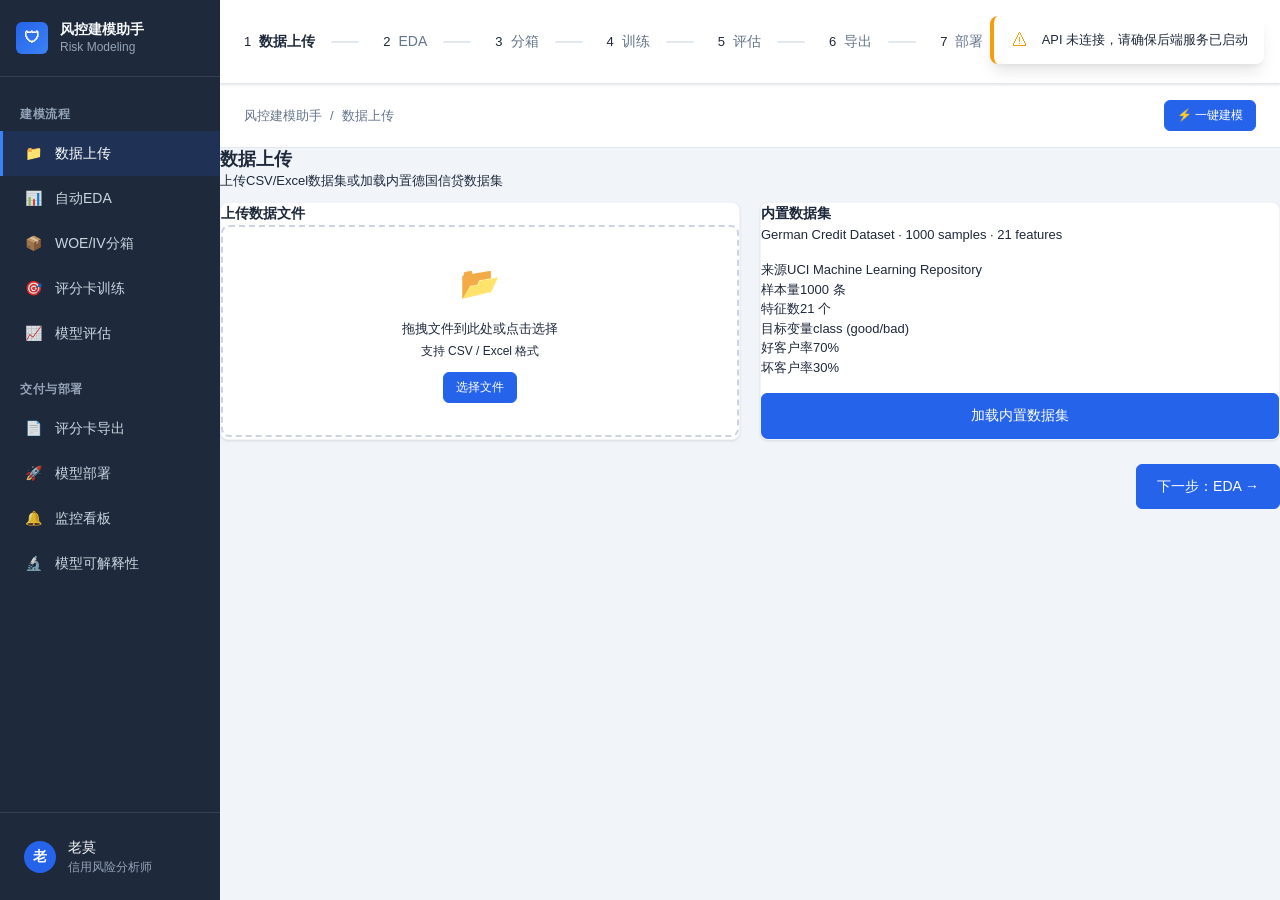
==== frontend/index.html @ 81933345 "feat: 上线完整风控建模助手（前端10页 + 后端7引擎 + 54测试用例）" ====
﻿<!DOCTYPE html>
<html lang="zh-CN">
<head>
<meta charset="UTF-8">
<meta name="viewport" content="width=device-width, initial-scale=1.0">
<title>风控建模助手 - 0代码评分卡开发平台</title>
<link rel="stylesheet" href="styles.css">
</head>
<body>
<div class="app-shell">

<!-- ===== Sidebar ===== -->
<aside class="sidebar">
  <div class="sidebar-header"><div class="sidebar-logo">🛡</div><div class="sidebar-title">风控建模助手<span class="sidebar-subtitle">Risk Modeling</span></div></div>
  <nav class="sidebar-nav">
    <div class="sidebar-section">
      <div class="sidebar-section-label">建模流程</div>
      <div class="nav-item active" data-screen="upload">
        <span class="nav-item-icon">📁</span><span class="nav-item-label">数据上传</span>
      </div>
      <div class="nav-item" data-screen="eda">
        <span class="nav-item-icon">📊</span><span class="nav-item-label">自动EDA</span>
      </div>
      <div class="nav-item" data-screen="binning">
        <span class="nav-item-icon">📦</span><span class="nav-item-label">WOE/IV分箱</span>
      </div>
      <div class="nav-item" data-screen="training">
        <span class="nav-item-icon">🎯</span><span class="nav-item-label">评分卡训练</span>
      </div>
      <div class="nav-item" data-screen="evaluation">
        <span class="nav-item-icon">📈</span><span class="nav-item-label">模型评估</span>
      </div>
    </div>
    <div class="sidebar-section">
      <div class="sidebar-section-label">交付与部署</div>
      <div class="nav-item" data-screen="export">
        <span class="nav-item-icon">📄</span><span class="nav-item-label">评分卡导出</span>
      </div>
      <div class="nav-item" data-screen="deploy">
        <span class="nav-item-icon">🚀</span><span class="nav-item-label">模型部署</span>
      </div>
      <div class="nav-item" data-screen="monitor">
        <span class="nav-item-icon">🔔</span><span class="nav-item-label">监控看板</span>
      </div>
      <div class="nav-item" data-screen="explain">
        <span class="nav-item-icon">🔬</span><span class="nav-item-label">模型可解释性</span>
      </div>
    </div>
  </nav>
  <div class="sidebar-footer">
    <div class="sidebar-user"><div class="sidebar-user-avatar">老</div><div class="sidebar-user-info"><div class="sidebar-user-name">老莫</div><div class="sidebar-user-role">信用风险分析师</div></div></div>
  </div>
</aside>

<!-- ===== Main Content ===== -->
<main class="app-main">

  <!-- Top Step Bar -->
  <div class="step-bar">
    <div class="step-item active" data-screen="upload">
      <span class="step-circle">1</span><span class="step-label">数据上传</span>
    </div>
    <div class="step-line"></div>
    <div class="step-item" data-screen="eda">
      <span class="step-circle">2</span><span class="step-label">EDA</span>
    </div>
    <div class="step-line"></div>
    <div class="step-item" data-screen="binning">
      <span class="step-circle">3</span><span class="step-label">分箱</span>
    </div>
    <div class="step-line"></div>
    <div class="step-item" data-screen="training">
      <span class="step-circle">4</span><span class="step-label">训练</span>
    </div>
    <div class="step-line"></div>
    <div class="step-item" data-screen="evaluation">
      <span class="step-circle">5</span><span class="step-label">评估</span>
    </div>
    <div class="step-line"></div>
    <div class="step-item" data-screen="export">
      <span class="step-circle">6</span><span class="step-label">导出</span>
    </div>
    <div class="step-line"></div>
    <div class="step-item" data-screen="deploy">
      <span class="step-circle">7</span><span class="step-label">部署</span>
    </div>
    <div class="step-line"></div>
    <div class="step-item" data-screen="monitor">
      <span class="step-circle">8</span><span class="step-label">监控</span>
    </div>
    <div class="step-line"></div>
    <div class="step-item" data-screen="explain">
      <span class="step-circle">9</span><span class="step-label">可解释性</span>
    </div>
  </div>

  <!-- Breadcrumb -->
  <div class="breadcrumb">
    <span>风控建模助手</span> / <span id="breadcrumb-current">数据上传</span>
    <button class="btn btn-primary btn-sm" id="btn-run-all" style="margin-left:auto">⚡ 一键建模</button>
  </div>

  <!-- ===== Screens ===== -->

  <!-- Screen 1: Data Upload -->
  <div class="screen active" id="screen-upload">
    <div class="screen-header">
      <h2>数据上传</h2>
      <p>上传CSV/Excel数据集或加载内置德国信贷数据集</p>
    </div>
    <div class="card-grid two-col">
      <div class="card">
        <div class="card-title">上传数据文件</div>
        <div class="upload-zone" id="upload-zone">
          <div class="upload-icon" style="font-size:2rem">📂</div>
          <p style="margin:.5rem 0 .25rem">拖拽文件到此处或点击选择</p>
          <p class="muted" style="font-size:.75rem;margin:0 0 .75rem">支持 CSV / Excel 格式</p>
          <input type="file" id="file-input" accept=".csv,.xlsx,.xls" style="display:none">
          <button class="btn btn-primary btn-sm" id="btn-choose-file">选择文件</button>
        </div>
        <div id="target-config-section" style="display:none;margin-top:.75rem">
          <div style="display:grid;grid-template-columns:1fr 1fr;gap:.75rem">
            <div>
              <label class="form-label">目标变量（Y）</label>
              <select class="form-select" id="target-col-select"><option value="">-- 请选择 --</option></select>
            </div>
            <div>
              <label class="form-label">数据集拆分（训练:测试）</label>
              <div class="split-config">
                <input type="range" id="split-ratio-slider" min="50" max="90" value="70" step="5">
                <span class="split-ratio-display" id="split-ratio-display">7 : 3</span>
              </div>
            </div>
          </div>
        </div>
      </div>
      <div class="card">
        <div class="card-title">内置数据集</div>
        <p class="muted" style="margin-bottom:1rem">German Credit Dataset · 1000 samples · 21 features</p>
        <div class="dataset-info">
          <div class="info-row"><span>来源</span><span>UCI Machine Learning Repository</span></div>
          <div class="info-row"><span>样本量</span><span>1000 条</span></div>
          <div class="info-row"><span>特征数</span><span>21 个</span></div>
          <div class="info-row"><span>目标变量</span><span>class (good/bad)</span></div>
          <div class="info-row"><span>好客户率</span><span>70%</span></div>
          <div class="info-row"><span>坏客户率</span><span>30%</span></div>
        </div>
        <button class="btn btn-primary" id="btn-load-sample" style="width:100%;margin-top:1rem">加载内置数据集</button>
      </div>
    </div>
    <div class="card" id="data-summary-card" style="display:none">
      <div class="card-title">数据概要</div>
      <div id="data-summary-content"></div>
    </div>
    <div class="card" id="data-preview-card" style="display:none">
      <div class="card-title">数据预览（前5行）</div>
      <div id="data-preview-content" style="overflow-x:auto"></div>
    </div>
    <div class="footer-actions">
      <span></span>
      <button class="btn btn-primary" onclick="App.switchScreen('eda')">下一步：EDA →</button>
    </div>
  </div>

  <!-- Screen 2: EDA -->
  <div class="screen" id="screen-eda">
    <div class="screen-header">
      <h2>自动EDA分析</h2>
      <p>自动生成数据质量报告、统计描述、相关性矩阵</p>
    </div>
    <div class="card">
      <button class="btn btn-primary" id="btn-run-eda">▶ 执行EDA分析</button>
    </div>
    <div id="eda-content" style="display:none">
      <div class="stat-row" id="eda-quality-stats"></div>
      <div class="card-grid two-col">
        <div class="card">
          <div class="card-title">数值型特征统计</div>
          <div id="eda-numeric-content" style="overflow-x:auto"></div>
        </div>
        <div class="card">
          <div class="card-title">类别型特征统计</div>
          <div id="eda-categorical-content" style="overflow-x:auto"></div>
        </div>
      </div>
      <div class="card">
        <div class="card-title">目标变量分布</div>
        <div id="eda-target-content"></div>
      </div>
      <div class="card">
        <div class="card-title">相关性矩阵</div>
        <div id="eda-correlation-content" style="overflow-x:auto"></div>
      </div>
    </div>
    <div class="footer-actions">
      <button class="btn btn-ghost" onclick="App.switchScreen('upload')">← 上一步</button>
      <button class="btn btn-primary" onclick="App.switchScreen('binning')">下一步：分箱 →</button>
    </div>
  </div>

  <!-- Screen 3: Binning -->
  <div class="screen" id="screen-binning">
    <div class="screen-header">
      <h2>WOE/IV自动分箱</h2>
      <p>自动分箱、WOE编码、IV值排序、特征筛选</p>
    </div>
    <div class="card">
      <div class="card-title">分箱配置</div>
      <div class="form-row">
        <div class="form-group">
          <label class="form-label">最大分箱数</label>
          <select class="form-select" id="max-bins">
            <option value="3">3</option><option value="5" selected>5</option><option value="10">10</option>
          </select>
        </div>
        <div class="form-group">
          <label class="form-label">IV筛选阈值</label>
          <select class="form-select" id="iv-threshold">
            <option value="0.02" selected>0.02 (弱)</option>
            <option value="0.1">0.1 (中)</option>
            <option value="0.3">0.3 (强)</option>
          </select>
        </div>
        <button class="btn btn-primary" id="btn-run-binning">▶ 执行分箱</button>
      </div>
    </div>
    <div id="binning-content" style="display:none">
      <div class="stat-row" id="binning-stats"></div>
      <div class="card-grid two-col">
        <div class="card">
          <div class="card-title">IV值排序</div>
          <div id="iv-ranking-content"></div>
        </div>
        <div class="card">
          <div class="card-title">WOE详情</div>
          <div id="woe-detail-content" style="overflow-x:auto"></div>
        </div>
      </div>
    </div>
    <div class="footer-actions">
      <button class="btn btn-ghost" onclick="App.switchScreen('eda')">← 上一步</button>
      <button class="btn btn-primary" onclick="App.switchScreen('training')">下一步：训练 →</button>
    </div>
  </div>

  <!-- Screen 4: Training -->
  <div class="screen" id="screen-training">
    <div class="screen-header">
      <h2>评分卡训练</h2>
      <p>Logistic Regression + WOE编码 · 自动训练评分卡模型</p>
    </div>
    <div class="card">
      <button class="btn btn-primary" id="btn-run-training">▶ 训练模型</button>
    </div>
    <div id="training-content" style="display:none">
      <div class="stat-row" id="training-metrics"></div>
      <div class="card">
        <div class="card-title">模型系数</div>
        <div id="model-coef-content" style="overflow-x:auto"></div>
      </div>
      <div class="card">
        <div class="card-title">评分卡表</div>
        <div id="scorecard-content" style="overflow-x:auto"></div>
      </div>
    </div>
    <div class="footer-actions">
      <button class="btn btn-ghost" onclick="App.switchScreen('binning')">← 上一步</button>
      <button class="btn btn-primary" onclick="App.switchScreen('evaluation')">下一步：评估 →</button>
    </div>
  </div>

  <!-- Screen 5: Evaluation -->
  <div class="screen" id="screen-evaluation">
    <div class="screen-header">
      <h2>模型评估</h2>
      <p>K-S · AUC · Gini · Lift · 评分分布</p>
    </div>
    <div id="eval-content" style="display:none">
      <div class="stat-row" id="eval-metrics"></div>
      <div class="card-grid two-col">
        <div class="card">
          <div class="card-title">KS 曲线</div>
          <div id="ks-curve-content"></div>
        </div>
        <div class="card">
          <div class="card-title">评分分布</div>
          <div id="score-dist-content"></div>
        </div>
      </div>
      <div class="card">
        <div class="card-title">Lift 表</div>
        <div id="lift-content" style="overflow-x:auto"></div>
      </div>
    </div>
    <div class="footer-actions">
      <button class="btn btn-ghost" onclick="App.switchScreen('training')">← 上一步</button>
      <button class="btn btn-primary" onclick="App.switchScreen('export')">下一步：导出 →</button>
    </div>
  </div>

  <!-- Screen 6: Export -->
  <div class="screen" id="screen-export">
    <div class="screen-header">
      <h2>评分卡文档导出</h2>
      <p>一键生成标准化评分卡交付文档</p>
    </div>
    <div class="card">
      <div class="card-title">导出格式</div>
      <div class="card-grid four-col">
        <div class="export-option" id="export-html-btn" onclick="App.exportHTML()">
          <span class="export-icon">🌐</span><strong>HTML 报告</strong><span class="muted">交互式</span>
        </div>
        <div class="export-option" onclick="App.exportPython()">
          <span class="export-icon">🐍</span><strong>Python 脚本</strong><span class="muted">可直接部署</span>
        </div>
        <div class="export-option" onclick="App.exportSQL()">
          <span class="export-icon">📄</span><strong>SQL 规则</strong><span class="muted">嵌入决策引擎</span>
        </div>
        <div class="export-option" onclick="App.toast('Excel导出功能开发中','info')">
          <span class="export-icon">📊</span><strong>Excel 评分卡</strong><span class="muted">含公式</span>
        </div>
      </div>
    </div>
    <div class="footer-actions">
      <button class="btn btn-ghost" onclick="App.switchScreen('evaluation')">← 上一步</button>
      <button class="btn btn-primary" onclick="App.switchScreen('deploy')">下一步：部署 →</button>
    </div>
  </div>

  <!-- Screen 7: Deploy -->
  <div class="screen" id="screen-deploy">
    <div class="screen-header">
      <h2>模型部署</h2>
      <p>部署为API服务 · 接入业务系统</p>
    </div>
    <div class="card">
      <div class="card-title">API服务信息</div>
      <div class="info-row"><span>服务地址</span><code>http://localhost:8080</code></div>
      <div class="info-row"><span>单条评分</span><code>POST /api/v1/score</code></div>
      <div class="info-row"><span>批量评分</span><code>POST /api/v1/score/batch</code></div>
      <div class="info-row"><span>模型信息</span><code>GET /api/v1/model/info</code></div>
      <div class="info-row"><span>健康检查</span><code>GET /api/v1/health</code></div>
    </div>
    <div class="card">
      <div class="card-title">Python调用示例</div>
      <pre class="code-block"><code>import requests

resp = requests.post(
    "http://localhost:8080/api/v1/score",
    json={"features": {
        "checking_status": "no checking",
        "duration": 12,
        "credit_amount": 2000,
        "age": 35,
        ...
    }}
)
result = resp.json()
print(result["score"], result["risk_level"])</code></pre>
    </div>
    <div class="card">
      <div class="card-title">SQL规则导出</div>
      <div id="sql-export-content"></div>
      <button class="btn btn-secondary btn-sm" onclick="App.exportSQL()">⬇ 导出SQL规则</button>
    </div>
    <div class="footer-actions">
      <button class="btn btn-ghost" onclick="App.switchScreen('export')">← 上一步</button>
      <button class="btn btn-primary" onclick="App.switchScreen('monitor')">下一步：监控 →</button>
    </div>
  </div>

  <!-- Screen 8: Monitor -->
  <div class="screen" id="screen-monitor">
    <div class="screen-header">
      <h2>模型监控看板</h2>
      <p>KS衰退 · PSI偏移 · 评分分布漂移 · 实时告警</p>
    </div>
    <div class="callout callout-warning">
      <strong>⚠ 告警：</strong> credit_amount 特征 PSI = 0.15（超过0.1警戒线），建议排查数据源变更。
    </div>
    <div class="stat-row">
      <div class="stat-card stat-success"><div class="stat-value">0.25</div><div class="stat-label">当前 KS</div><div class="stat-delta">基线 0.27 ↓0.02</div></div>
      <div class="stat-card stat-success"><div class="stat-value">0.76</div><div class="stat-label">当前 AUC</div><div class="stat-delta">基线 0.78 ↓0.02</div></div>
      <div class="stat-card stat-warning"><div class="stat-value">0.15</div><div class="stat-label">总 PSI</div><div class="stat-delta">⚠ 超过警戒线0.1</div></div>
      <div class="stat-card"><div class="stat-value">12,450</div><div class="stat-label">本月评分数</div><div class="stat-delta">日均415次</div></div>
    </div>
    <div class="card">
      <div class="card-title">PSI计算工具</div>
      <p class="muted">输入基线和当前评分数据，计算PSI</p>
      <button class="btn btn-primary" onclick="App.calcPSI()">计算PSI</button>
      <div id="psi-result" style="margin-top:1rem"></div>
    </div>
    <div class="card">
      <div class="card-title">告警规则配置</div>
      <table class="data-table">
        <thead><tr><th>指标</th><th>告警阈值</th><th>严重阈值</th><th>通知方式</th><th>状态</th></tr></thead>
        <tbody>
          <tr><td>KS降幅</td><td>&gt;10%</td><td>&gt;20%</td><td>邮件+飞书</td><td><span class="tag tag-green">已启用</span></td></tr>
          <tr><td>AUC降幅</td><td>&gt;5%</td><td>&gt;10%</td><td>邮件+飞书</td><td><span class="tag tag-green">已启用</span></td></tr>
          <tr><td>总PSI</td><td>&gt;0.1</td><td>&gt;0.25</td><td>邮件+飞书+短信</td><td><span class="tag tag-green">已启用</span></td></tr>
          <tr><td>特征PSI</td><td>&gt;0.1</td><td>&gt;0.25</td><td>邮件</td><td><span class="tag tag-green">已启用</span></td></tr>
        </tbody>
      </table>
    </div>
    <div class="footer-actions">
      <button class="btn btn-ghost" onclick="App.switchScreen('deploy')">← 上一步</button>
      <button class="btn btn-primary" onclick="App.switchScreen('explain')">下一步：可解释性 →</button>
    </div>
  </div>

  <!-- Screen 9: Explainability -->
  <div class="screen" id="screen-explain">
    <div class="screen-header">
      <h2>模型可解释性</h2>
      <p>算法选型论证 · 特征重要性 · 单样本解释 · 合规审计</p>
    </div>
    <div class="card">
      <div class="card-title">算法选型论证 <span class="badge badge-blue">核心</span></div>
      <div class="callout callout-info">
        <strong>为什么选择 Logistic Regression？</strong> 评分卡模型的核心约束是可解释性和合规性。LR的系数直接对应特征权重，WOE编码后方向一致，满足监管"可追溯"要求。
      </div>
      <div id="algorithm-comparison"></div>
    </div>
    <div class="card">
      <div class="card-title">特征重要性</div>
      <div id="importance-content"></div>
    </div>
    <div class="card-grid two-col">
      <div class="card">
        <div class="card-title">单样本解释</div>
        <div class="form-group">
          <label class="form-label">样本索引</label>
          <input type="number" class="form-input" id="sample-index" value="0" min="0">
          <button class="btn btn-primary btn-sm" onclick="App.explainSample()">解释</button>
        </div>
        <div id="sample-explain-content"></div>
      </div>
      <div class="card">
        <div class="card-title">合规审计报告</div>
        <div id="audit-content"></div>
      </div>
    </div>
    <div class="card">
      <div class="card-title">可解释性路线图</div>
      <div id="roadmap-content"></div>
    </div>
    <div class="footer-actions">
      <button class="btn btn-ghost" onclick="App.switchScreen('monitor')">← 上一步</button>
      <button class="btn btn-primary">✓ 完成</button>
    </div>
  </div>

</div>
</div>

<!-- Toast Container -->
<div id="toast-container" class="toast-container"></div>

<!-- Loading Overlay -->
<div class="loading-overlay" id="loading-overlay" style="display:none">
  <div class="loading-spinner loading-lg"></div>
  <p id="loading-text">处理中...</p>
</div>

<script src="app.js"></script>
</body>
</html>
---- frontend/styles.css ----
﻿/* ==========================================================================
   Risk Modeling Web Application - Stylesheet
   A modern, clean, professional CSS framework for financial risk modeling
   ==========================================================================
   Table of Contents:
   1.  CSS Variables (Design Tokens)
   2.  Global Reset & Base Styles
   3.  Layout & App Shell
   4.  Sidebar Navigation
   5.  Top Step Bar
   6.  Cards
   7.  Data Tables
   8.  Buttons
   9.  Form Inputs & Controls
   10. Charts / Visualization Containers
   11. Stat Cards
   12. Callouts
   13. Badges & Tags
   14. Loading Spinner
   15. Two-Column Layout
   16. Footer Action Buttons
   17. Progress Bar
   18. Tabs
   19. Metric Display
   20. Score Display
   21. Responsive Breakpoints
   ========================================================================== */


/* ==========================================================================
   1. CSS Variables (Design Tokens)
   ========================================================================== */
:root {
  /* Brand colors */
  --color-primary: #2563eb;
  --color-primary-dark: #1d4ed8;
  --color-primary-light: #3b82f6;
  --color-primary-lighter: #dbeafe;
  --color-primary-soft: #eff6ff;

  /* Semantic colors */
  --color-success: #059669;
  --color-success-light: #10b981;
  --color-success-bg: #d1fae5;
  --color-danger: #dc2626;
  --color-danger-light: #ef4444;
  --color-danger-bg: #fee2e2;
  --color-warning: #f59e0b;
  --color-warning-light: #fbbf24;
  --color-warning-bg: #fef3c7;

  /* Neutrals */
  --color-bg: #f1f5f9;
  --color-bg-alt: #f8fafc;
  --color-card-bg: #ffffff;
  --color-sidebar: #1e293b;
  --color-sidebar-dark: #0f172a;
  --color-sidebar-hover: #334155;
  --color-sidebar-active: #2563eb;
  --color-text: #1e293b;
  --color-text-secondary: #64748b;
  --color-text-muted: #94a3b8;
  --color-text-inverse: #f8fafc;
  --color-border: #e2e8f0;
  --color-border-light: #f1f5f9;
  --color-divider: #cbd5e1;

  /* Typography */
  --font-family: 'Segoe UI', 'Microsoft YaHei', sans-serif;
  --font-size-xs: 0.75rem;
  --font-size-sm: 0.875rem;
  --font-size-base: 0.8125rem;
  --font-size-md: 1rem;
  --font-size-lg: 1rem;
  --font-size-xl: 1.1rem;
  --font-size-2xl: 1.3rem;
  --font-size-3xl: 1.5rem;
  --font-weight-normal: 400;
  --font-weight-medium: 500;
  --font-weight-semibold: 600;
  --font-weight-bold: 700;

  /* Spacing scale */
  --space-1: 0.25rem;
  --space-2: 0.5rem;
  --space-3: 0.75rem;
  --space-4: 1rem;
  --space-5: 1.25rem;
  --space-6: 1.5rem;
  --space-8: 2rem;
  --space-10: 2.5rem;
  --space-12: 3rem;

  /* Border radius */
  --radius-sm: 4px;
  --radius-md: 6px;
  --radius-lg: 8px;
  --radius-xl: 12px;
  --radius-2xl: 16px;
  --radius-full: 9999px;

  /* Shadows */
  --shadow-xs: 0 1px 2px rgba(0, 0, 0, 0.05);
  --shadow-sm: 0 1px 3px rgba(0, 0, 0, 0.08), 0 1px 2px rgba(0, 0, 0, 0.04);
  --shadow-md: 0 4px 6px -1px rgba(0, 0, 0, 0.08), 0 2px 4px -1px rgba(0, 0, 0, 0.04);
  --shadow-lg: 0 10px 15px -3px rgba(0, 0, 0, 0.08), 0 4px 6px -2px rgba(0, 0, 0, 0.04);
  --shadow-xl: 0 20px 25px -5px rgba(0, 0, 0, 0.1), 0 10px 10px -5px rgba(0, 0, 0, 0.04);
  --shadow-focus: 0 0 0 3px rgba(37, 99, 235, 0.25);

  /* Layout */
  --sidebar-width: 220px;
  --topbar-height: 84px;
  --footer-height: 64px;
  --content-max-width: 1400px;

  /* Transitions */
  --transition-fast: 150ms ease;
  --transition-base: 200ms ease;
  --transition-slow: 300ms ease;
}


/* ==========================================================================
   2. Global Reset & Base Styles
   ========================================================================== */
*,
*::before,
*::after {
  margin: 0;
  padding: 0;
  box-sizing: border-box;
}

html {
  font-size: 16px;
  -webkit-text-size-adjust: 100%;
  -webkit-font-smoothing: antialiased;
  -moz-osx-font-smoothing: grayscale;
}

body {
  font-family: var(--font-family);
  font-size: var(--font-size-base);
  font-weight: var(--font-weight-normal);
  color: var(--color-text);
  background-color: var(--color-bg);
  line-height: 1.5;
  min-height: 100vh;
}

h1, h2, h3, h4, h5, h6 {
  font-weight: var(--font-weight-semibold);
  line-height: 1.3;
  color: var(--color-text);
}

h1 { font-size: var(--font-size-2xl); }
h2 { font-size: var(--font-size-xl); }
h3 { font-size: var(--font-size-lg); }
h4 { font-size: var(--font-size-md); }

p { margin-bottom: var(--space-3); }

a {
  color: var(--color-primary);
  text-decoration: none;
  transition: color var(--transition-fast);
}

a:hover { color: var(--color-primary-dark); }

ul, ol { margin-bottom: var(--space-4); padding-left: var(--space-6); }

img { max-width: 100%; height: auto; }

::selection {
  background-color: var(--color-primary-lighter);
  color: var(--color-primary-dark);
}

/* Custom scrollbar */
::-webkit-scrollbar { width: 8px; height: 8px; }
::-webkit-scrollbar-track { background: var(--color-border-light); }
::-webkit-scrollbar-thumb {
  background: var(--color-divider);
  border-radius: var(--radius-full);
}
::-webkit-scrollbar-thumb:hover { background: var(--color-text-muted); }


/* ==========================================================================
   3. Layout & App Shell
   ========================================================================== */
.app-shell {
  display: flex;
  min-height: 100vh;
}

.app-main {
  flex: 1;
  display: flex;
  flex-direction: column;
  min-width: 0;
  margin-left: var(--sidebar-width);
  transition: margin-left var(--transition-slow);
}

.app-content {
  flex: 1;
  padding: var(--space-6);
  max-width: var(--content-max-width);
  width: 100%;
}

.page-header {
  margin-bottom: var(--space-6);
}

.page-header h1 {
  font-size: var(--font-size-2xl);
  font-weight: var(--font-weight-bold);
  margin-bottom: var(--space-1);
}

.page-header .page-subtitle {
  color: var(--color-text-secondary);
  font-size: var(--font-size-sm);
}

.app-footer {
  flex-shrink: 0;
  border-top: 1px solid var(--color-border);
  background-color: var(--color-card-bg);
  padding: var(--space-4) var(--space-6);
  min-height: var(--footer-height);
  display: flex;
  align-items: center;
  justify-content: flex-end;
  gap: var(--space-3);
  position: sticky;
  bottom: 0;
  z-index: 20;
}


/* ==========================================================================
   4. Sidebar Navigation
   ========================================================================== */
.sidebar {
  position: fixed;
  top: 0;
  left: 0;
  width: var(--sidebar-width);
  height: 100vh;
  background-color: var(--color-sidebar);
  display: flex;
  flex-direction: column;
  z-index: 100;
  transition: transform var(--transition-slow);
}

.sidebar-header {
  padding: var(--space-5) var(--space-4);
  display: flex;
  align-items: center;
  gap: var(--space-3);
  border-bottom: 1px solid var(--color-sidebar-hover);
  flex-shrink: 0;
}

.sidebar-logo {
  width: 32px;
  height: 32px;
  border-radius: var(--radius-md);
  background: linear-gradient(135deg, var(--color-primary), var(--color-primary-light));
  display: flex;
  align-items: center;
  justify-content: center;
  color: var(--color-text-inverse);
  font-weight: var(--font-weight-bold);
  font-size: var(--font-size-md);
  flex-shrink: 0;
}

.sidebar-title {
  color: var(--color-text-inverse);
  font-size: var(--font-size-sm);
  font-weight: var(--font-weight-semibold);
  line-height: 1.3;
}

.sidebar-title .sidebar-subtitle {
  display: block;
  font-size: var(--font-size-xs);
  font-weight: var(--font-weight-normal);
  color: var(--color-text-muted);
  margin-top: 2px;
}

.sidebar-nav {
  flex: 1;
  overflow-y: auto;
  padding: var(--space-3) 0;
}

.sidebar-nav::-webkit-scrollbar { width: 4px; }
.sidebar-nav::-webkit-scrollbar-track { background: transparent; }
.sidebar-nav::-webkit-scrollbar-thumb { background: var(--color-sidebar-hover); }

.sidebar-section {
  padding: var(--space-2) 0;
}

.sidebar-section-label {
  padding: var(--space-2) var(--space-5);
  font-size: var(--font-size-xs);
  text-transform: uppercase;
  letter-spacing: 0.05em;
  color: var(--color-text-muted);
  font-weight: var(--font-weight-semibold);
}

.nav-item {
  display: flex;
  align-items: center;
  gap: var(--space-3);
  padding: var(--space-3) var(--space-5);
  color: #cbd5e1;
  font-size: var(--font-size-sm);
  font-weight: var(--font-weight-medium);
  cursor: pointer;
  transition: all var(--transition-fast);
  border-left: 3px solid transparent;
  text-decoration: none;
  user-select: none;
}

.nav-item:hover {
  background-color: var(--color-sidebar-hover);
  color: var(--color-text-inverse);
}

.nav-item.active {
  background-color: rgba(37, 99, 235, 0.15);
  color: #ffffff;
  border-left-color: var(--color-primary-light);
}

.nav-item-icon {
  width: 20px;
  height: 20px;
  flex-shrink: 0;
  display: flex;
  align-items: center;
  justify-content: center;
  opacity: 0.85;
}

.nav-item.active .nav-item-icon { opacity: 1; }

.nav-item-label { flex: 1; }

.nav-item-badge {
  font-size: var(--font-size-xs);
  background-color: var(--color-danger);
  color: #fff;
  padding: 1px 6px;
  border-radius: var(--radius-full);
  font-weight: var(--font-weight-semibold);
  line-height: 1.4;
}

.sidebar-footer {
  padding: var(--space-4);
  border-top: 1px solid var(--color-sidebar-hover);
  flex-shrink: 0;
}

.sidebar-user {
  display: flex;
  align-items: center;
  gap: var(--space-3);
  padding: var(--space-2);
  border-radius: var(--radius-md);
  cursor: pointer;
  transition: background-color var(--transition-fast);
}

.sidebar-user:hover { background-color: var(--color-sidebar-hover); }

.sidebar-user-avatar {
  width: 32px;
  height: 32px;
  border-radius: var(--radius-full);
  background-color: var(--color-primary);
  color: #fff;
  display: flex;
  align-items: center;
  justify-content: center;
  font-weight: var(--font-weight-semibold);
  font-size: var(--font-size-sm);
  flex-shrink: 0;
}

.sidebar-user-info {
  flex: 1;
  min-width: 0;
}

.sidebar-user-name {
  color: var(--color-text-inverse);
  font-size: var(--font-size-sm);
  font-weight: var(--font-weight-medium);
  white-space: nowrap;
  overflow: hidden;
  text-overflow: ellipsis;
}

.sidebar-user-role {
  color: var(--color-text-muted);
  font-size: var(--font-size-xs);
}

/* Sidebar toggle (mobile) */
.sidebar-toggle {
  display: none;
  position: fixed;
  top: var(--space-4);
  left: var(--space-4);
  z-index: 110;
  width: 40px;
  height: 40px;
  border-radius: var(--radius-md);
  border: none;
  background-color: var(--color-sidebar);
  color: #fff;
  font-size: var(--font-size-lg);
  cursor: pointer;
  box-shadow: var(--shadow-md);
}

.sidebar-overlay {
  display: none;
  position: fixed;
  inset: 0;
  background-color: rgba(0, 0, 0, 0.4);
  z-index: 99;
}

.sidebar-overlay.visible { display: block; }


/* ==========================================================================
   5. Top Step Bar
   ========================================================================== */
.step-bar {
  background-color: var(--color-card-bg);
  border-bottom: 1px solid var(--color-border);
  padding: var(--space-4) var(--space-6);
  display: flex;
  align-items: center;
  gap: var(--space-2);
  overflow-x: auto;
  min-height: var(--topbar-height);
  box-shadow: var(--shadow-sm);
  position: sticky;
  top: 0;
  z-index: 50;
}

.step-bar::-webkit-scrollbar { height: 4px; }

.step-item {
  display: flex;
  align-items: center;
  gap: var(--space-2);
  flex-shrink: 0;
  cursor: pointer;
  transition: opacity var(--transition-fast);
}

.step-item:not(:last-child)::after {
  content: '';
  display: block;
  width: 28px;
  height: 2px;
  background-color: var(--color-border);
  margin: 0 var(--space-2);
  border-radius: var(--radius-full);
  transition: background-color var(--transition-base);
}

.step-item.completed:not(:last-child)::after {
  background-color: var(--color-success);
}

.step-number {
  width: 32px;
  height: 32px;
  border-radius: var(--radius-full);
  display: flex;
  align-items: center;
  justify-content: center;
  font-size: var(--font-size-sm);
  font-weight: var(--font-weight-semibold);
  background-color: var(--color-border-light);
  color: var(--color-text-secondary);
  border: 2px solid var(--color-border);
  transition: all var(--transition-base);
  flex-shrink: 0;
}

.step-item.active .step-number {
  background-color: var(--color-primary);
  color: #fff;
  border-color: var(--color-primary);
  box-shadow: var(--shadow-focus);
}

.step-item.completed .step-number {
  background-color: var(--color-success);
  color: #fff;
  border-color: var(--color-success);
}

.step-label {
  font-size: var(--font-size-sm);
  font-weight: var(--font-weight-medium);
  color: var(--color-text-secondary);
  white-space: nowrap;
  transition: color var(--transition-base);
}

.step-item.active .step-label { color: var(--color-text); font-weight: var(--font-weight-semibold); }
.step-item.completed .step-label { color: var(--color-success); }

.step-item:hover .step-number {
  border-color: var(--color-primary-light);
}
.step-item:hover .step-label { color: var(--color-text); }


/* ==========================================================================
   6. Cards
   ========================================================================== */
.card {
  background-color: var(--color-card-bg);
  border-radius: var(--radius-lg);
  box-shadow: var(--shadow-sm);
  border: 1px solid var(--color-border-light);
  overflow: hidden;
  transition: box-shadow var(--transition-base);
}

.card:hover {
  box-shadow: var(--shadow-md);
}

.card-header {
  padding: var(--space-4) var(--space-5);
  border-bottom: 1px solid var(--color-border);
  display: flex;
  align-items: center;
  justify-content: space-between;
  gap: var(--space-3);
}

.card-title {
  font-size: 0.9rem;
  font-weight: var(--font-weight-semibold);
  color: var(--color-text);
  display: flex;
  align-items: center;
  gap: var(--space-2);
}

.card-title-icon {
  width: 18px;
  height: 18px;
  color: var(--color-primary);
  flex-shrink: 0;
}

.card-subtitle {
  font-size: var(--font-size-xs);
  color: var(--color-text-secondary);
  margin-top: 2px;
}

.card-body {
  padding: var(--space-5);
}

.card-body-tight {
  padding: var(--space-4);
}

.card-footer {
  padding: var(--space-3) var(--space-5);
  border-top: 1px solid var(--color-border);
  background-color: var(--color-bg-alt);
  display: flex;
  align-items: center;
  justify-content: flex-end;
  gap: var(--space-2);
}

.card-accent-top {
  border-top: 3px solid var(--color-primary);
}

.card-accent-success { border-top: 3px solid var(--color-success); }
.card-accent-danger { border-top: 3px solid var(--color-danger); }
.card-accent-warning { border-top: 3px solid var(--color-warning); }

.card-grid {
  display: grid;
  grid-template-columns: repeat(auto-fill, minmax(320px, 1fr));
  gap: var(--space-5);
}


/* ==========================================================================
   7. Data Tables
   ========================================================================== */
.table-wrapper {
  overflow-x: auto;
  border-radius: var(--radius-lg);
  border: 1px solid var(--color-border);
}

.data-table {
  width: 100%;
  border-collapse: collapse;
  font-size: var(--font-size-sm);
  background-color: var(--color-card-bg);
}

.data-table thead {
  background-color: var(--color-bg-alt);
}

.data-table thead th {
  padding: var(--space-3) var(--space-4);
  text-align: left;
  font-weight: var(--font-weight-semibold);
  color: var(--color-text-secondary);
  font-size: var(--font-size-xs);
  text-transform: uppercase;
  letter-spacing: 0.03em;
  border-bottom: 2px solid var(--color-border);
  white-space: nowrap;
  position: sticky;
  top: 0;
}

.data-table thead th.sortable {
  cursor: pointer;
  user-select: none;
}

.data-table thead th.sortable:hover { color: var(--color-primary); }

.data-table thead th .sort-icon {
  margin-left: var(--space-1);
  opacity: 0.5;
  font-size: var(--font-size-xs);
}

.data-table tbody td {
  padding: var(--space-3) var(--space-4);
  border-bottom: 1px solid var(--color-border-light);
  color: var(--color-text);
  vertical-align: middle;
}

.data-table tbody tr {
  transition: background-color var(--transition-fast);
}

.data-table tbody tr:hover {
  background-color: var(--color-primary-soft);
}

.data-table tbody tr:last-child td { border-bottom: none; }

.data-table tbody tr.selected {
  background-color: var(--color-primary-lighter);
}

.data-table .cell-number { text-align: right; font-variant-numeric: tabular-nums; }
.data-table .cell-mono { font-family: 'Consolas', 'Courier New', monospace; font-size: var(--font-size-xs); }
.data-table .cell-bold { font-weight: var(--font-weight-semibold); }
.data-table .cell-muted { color: var(--color-text-muted); }

.table-empty {
  padding: var(--space-8);
  text-align: center;
  color: var(--color-text-muted);
  font-size: var(--font-size-sm);
}

.table-pagination {
  display: flex;
  align-items: center;
  justify-content: space-between;
  padding: var(--space-3) var(--space-4);
  border-top: 1px solid var(--color-border);
  background-color: var(--color-bg-alt);
  font-size: var(--font-size-sm);
  color: var(--color-text-secondary);
}


/* ==========================================================================
   8. Buttons
   ========================================================================== */
.btn {
  display: inline-flex;
  align-items: center;
  justify-content: center;
  gap: var(--space-2);
  padding: var(--space-3) var(--space-5);
  font-family: inherit;
  font-size: var(--font-size-sm);
  font-weight: var(--font-weight-medium);
  line-height: 1.4;
  border: 1px solid transparent;
  border-radius: var(--radius-md);
  cursor: pointer;
  transition: all var(--transition-fast);
  text-decoration: none;
  white-space: nowrap;
  user-select: none;
  -webkit-appearance: none;
  -moz-appearance: none;
  appearance: none;
}

.btn:focus-visible {
  outline: none;
  box-shadow: var(--shadow-focus);
}

.btn:disabled,
.btn.disabled {
  opacity: 0.5;
  cursor: not-allowed;
  pointer-events: none;
}

.btn-icon {
  width: 16px;
  height: 16px;
  flex-shrink: 0;
}

/* Primary */
.btn-primary {
  background-color: var(--color-primary);
  color: #fff;
  border-color: var(--color-primary);
}

.btn-primary:hover {
  background-color: var(--color-primary-dark);
  border-color: var(--color-primary-dark);
  box-shadow: var(--shadow-md);
}

.btn-primary:active {
  transform: translateY(1px);
}

/* Secondary */
.btn-secondary {
  background-color: var(--color-card-bg);
  color: var(--color-text);
  border-color: var(--color-border);
}

.btn-secondary:hover {
  background-color: var(--color-bg-alt);
  border-color: var(--color-divider);
  box-shadow: var(--shadow-sm);
}

/* Ghost */
.btn-ghost {
  background-color: transparent;
  color: var(--color-text-secondary);
  border-color: transparent;
}

.btn-ghost:hover {
  background-color: var(--color-bg-alt);
  color: var(--color-text);
}

/* Danger */
.btn-danger {
  background-color: var(--color-danger);
  color: #fff;
  border-color: var(--color-danger);
}

.btn-danger:hover {
  background-color: #b91c1c;
  border-color: #b91c1c;
  box-shadow: var(--shadow-md);
}

/* Success */
.btn-success {
  background-color: var(--color-success);
  color: #fff;
  border-color: var(--color-success);
}

.btn-success:hover {
  background-color: #047857;
  border-color: #047857;
  box-shadow: var(--shadow-md);
}

/* Small */
.btn-small {
  padding: var(--space-1) var(--space-3);
  font-size: var(--font-size-xs);
  border-radius: var(--radius-sm);
}

/* Large */
.btn-large {
  padding: var(--space-4) var(--space-8);
  font-size: var(--font-size-md);
}

/* Block / full width */
.btn-block {
  width: 100%;
  display: flex;
}

/* Button group */
.btn-group {
  display: inline-flex;
  border-radius: var(--radius-md);
  overflow: hidden;
  border: 1px solid var(--color-border);
}

.btn-group .btn {
  border-radius: 0;
  border: none;
  border-right: 1px solid var(--color-border);
}

.btn-group .btn:last-child { border-right: none; }


/* ==========================================================================
   9. Form Inputs & Controls
   ========================================================================== */
.form-group {
  margin-bottom: var(--space-4);
}

.form-label {
  display: block;
  margin-bottom: var(--space-2);
  font-size: var(--font-size-sm);
  font-weight: var(--font-weight-medium);
  color: var(--color-text);
}

.form-label .required { color: var(--color-danger); margin-left: 2px; }

.form-hint {
  margin-top: var(--space-1);
  font-size: var(--font-size-xs);
  color: var(--color-text-muted);
}

.form-error {
  margin-top: var(--space-1);
  font-size: var(--font-size-xs);
  color: var(--color-danger);
}

.form-row {
  display: flex;
  gap: var(--space-4);
  margin-bottom: var(--space-4);
}

.form-row > .form-group { flex: 1; margin-bottom: 0; }

/* Text input */
.input,
.input-text,
select.input,
textarea.input {
  width: 100%;
  padding: var(--space-3) var(--space-4);
  font-family: inherit;
  font-size: var(--font-size-sm);
  color: var(--color-text);
  background-color: var(--color-card-bg);
  border: 1px solid var(--color-border);
  border-radius: var(--radius-md);
  transition: border-color var(--transition-fast), box-shadow var(--transition-fast);
  -webkit-appearance: none;
  -moz-appearance: none;
  appearance: none;
}

.input:focus,
.input-text:focus,
select.input:focus,
textarea.input:focus {
  outline: none;
  border-color: var(--color-primary);
  box-shadow: var(--shadow-focus);
}

.input::placeholder { color: var(--color-text-muted); }

.input:disabled {
  background-color: var(--color-bg-alt);
  cursor: not-allowed;
  opacity: 0.7;
}

.input-error {
  border-color: var(--color-danger) !important;
}

.input-error:focus {
  box-shadow: 0 0 0 3px rgba(220, 38, 38, 0.2);
}

/* Select */
select.input {
  background-image: url("data:image/svg+xml,%3Csvg xmlns='http://www.w3.org/2000/svg' width='12' height='12' viewBox='0 0 12 12'%3E%3Cpath fill='%2364748b' d='M6 8L2 4h8z'/%3E%3C/svg%3E");
  background-repeat: no-repeat;
  background-position: right var(--space-4) center;
  padding-right: var(--space-8);
  cursor: pointer;
  padding-right: 2rem;
}

/* Textarea */
textarea.input {
  min-height: 80px;
  resize: vertical;
  line-height: 1.5;
}

/* Input with icon / affix */
.input-affix {
  position: relative;
  display: flex;
  align-items: center;
}

.input-affix .input { padding-left: var(--space-8); }

.input-affix-icon {
  position: absolute;
  left: var(--space-3);
  color: var(--color-text-muted);
  pointer-events: none;
  width: 16px;
  height: 16px;
}

/* Range slider */
.range-slider {
  -webkit-appearance: none;
  appearance: none;
  width: 100%;
  height: 6px;
  border-radius: var(--radius-full);
  background: var(--color-border);
  outline: none;
  cursor: pointer;
}

.range-slider::-webkit-slider-thumb {
  -webkit-appearance: none;
  appearance: none;
  width: 18px;
  height: 18px;
  border-radius: var(--radius-full);
  background-color: var(--color-primary);
  border: 2px solid #fff;
  box-shadow: var(--shadow-sm);
  cursor: pointer;
  transition: transform var(--transition-fast);
}

.range-slider::-webkit-slider-thumb:hover { transform: scale(1.2); }

.range-slider::-moz-range-thumb {
  width: 18px;
  height: 18px;
  border-radius: var(--radius-full);
  background-color: var(--color-primary);
  border: 2px solid #fff;
  box-shadow: var(--shadow-sm);
  cursor: pointer;
}

.range-slider:disabled { opacity: 0.5; cursor: not-allowed; }

.range-value {
  display: inline-block;
  margin-left: var(--space-3);
  font-size: var(--font-size-sm);
  font-weight: var(--font-weight-semibold);
  color: var(--color-primary);
  min-width: 40px;
  text-align: right;
  font-variant-numeric: tabular-nums;
}

/* Checkbox & Radio */
.checkbox, .radio {
  display: inline-flex;
  align-items: center;
  gap: var(--space-2);
  cursor: pointer;
  font-size: var(--font-size-sm);
  user-select: none;
}

.checkbox input[type="checkbox"],
.radio input[type="radio"] {
  width: 16px;
  height: 16px;
  accent-color: var(--color-primary);
  cursor: pointer;
}

/* Toggle switch */
.toggle {
  position: relative;
  display: inline-block;
  width: 40px;
  height: 22px;
}

.toggle input { opacity: 0; width: 0; height: 0; }

.toggle-slider {
  position: absolute;
  inset: 0;
  background-color: var(--color-divider);
  border-radius: var(--radius-full);
  cursor: pointer;
  transition: background-color var(--transition-base);
}

.toggle-slider::before {
  content: '';
  position: absolute;
  height: 16px;
  width: 16px;
  left: 3px;
  bottom: 3px;
  background-color: #fff;
  border-radius: var(--radius-full);
  transition: transform var(--transition-base);
  box-shadow: var(--shadow-sm);
}

.toggle input:checked + .toggle-slider { background-color: var(--color-primary); }
.toggle input:checked + .toggle-slider::before { transform: translateX(18px); }
.toggle input:disabled + .toggle-slider { opacity: 0.5; cursor: not-allowed; }

/* Form grid */
.form-grid {
  display: grid;
  grid-template-columns: repeat(auto-fit, minmax(240px, 1fr));
  gap: var(--space-4);
}


/* ==========================================================================
   10. Charts / Visualization Containers
   ========================================================================== */
.chart-container {
  position: relative;
  width: 100%;
  background-color: var(--color-card-bg);
  border-radius: var(--radius-lg);
  padding: var(--space-5);
  border: 1px solid var(--color-border-light);
  box-shadow: var(--shadow-sm);
}

.chart-container canvas,
.chart-container svg {
  max-width: 100%;
  height: auto;
  display: block;
}

.chart-wrapper {
  position: relative;
  width: 100%;
  min-height: 280px;
  display: flex;
  align-items: center;
  justify-content: center;
}

.chart-legend {
  display: flex;
  flex-wrap: wrap;
  gap: var(--space-3) var(--space-5);
  margin-top: var(--space-4);
  padding-top: var(--space-4);
  border-top: 1px solid var(--color-border-light);
}

.chart-legend-item {
  display: flex;
  align-items: center;
  gap: var(--space-2);
  font-size: var(--font-size-xs);
  color: var(--color-text-secondary);
}

.chart-legend-dot {
  width: 10px;
  height: 10px;
  border-radius: var(--radius-sm);
  flex-shrink: 0;
}

.chart-legend-dot.primary { background-color: var(--color-primary); }
.chart-legend-dot.success { background-color: var(--color-success); }
.chart-legend-dot.danger { background-color: var(--color-danger); }
.chart-legend-dot.warning { background-color: var(--color-warning); }

.chart-placeholder {
  display: flex;
  flex-direction: column;
  align-items: center;
  justify-content: center;
  gap: var(--space-2);
  min-height: 200px;
  color: var(--color-text-muted);
  font-size: var(--font-size-sm);
}

.chart-placeholder-icon {
  width: 48px;
  height: 48px;
  opacity: 0.4;
}

/* Heatmap */
.heatmap {
  display: grid;
  gap: 2px;
  font-size: var(--font-size-xs);
}

.heatmap-cell {
  padding: var(--space-2);
  text-align: center;
  border-radius: var(--radius-sm);
  color: #fff;
  font-weight: var(--font-weight-medium);
  transition: transform var(--transition-fast);
  cursor: default;
}

.heatmap-cell:hover { transform: scale(1.1); z-index: 1; }

.heatmap-cell.low { background-color: var(--color-success); }
.heatmap-cell.medium { background-color: var(--color-warning); }
.heatmap-cell.high { background-color: var(--color-danger); }


/* ==========================================================================
   11. Stat Cards
   ========================================================================== */
.stat-card {
  background-color: var(--color-card-bg);
  border-radius: var(--radius-lg);
  padding: var(--space-5);
  box-shadow: var(--shadow-sm);
  border: 1px solid var(--color-border-light);
  border-left: 4px solid var(--color-primary);
  display: flex;
  flex-direction: column;
  gap: var(--space-2);
  transition: transform var(--transition-base), box-shadow var(--transition-base);
}

.stat-card:hover {
  transform: translateY(-2px);
  box-shadow: var(--shadow-md);
}

.stat-card.success { border-left-color: var(--color-success); }
.stat-card.warning { border-left-color: var(--color-warning); }
.stat-card.danger { border-left-color: var(--color-danger); }
.stat-card.neutral { border-left-color: var(--color-divider); }

.stat-label {
  font-size: var(--font-size-xs);
  text-transform: uppercase;
  letter-spacing: 0.03em;
  color: var(--color-text-secondary);
  font-weight: var(--font-weight-medium);
}

.stat-value {
  font-size: 1.2rem;
  font-weight: var(--font-weight-bold);
  color: var(--color-text);
  line-height: 1.2;
  font-variant-numeric: tabular-nums;
}

.stat-card.success .stat-value { color: var(--color-success); }
.stat-card.warning .stat-value { color: var(--color-warning); }
.stat-card.danger .stat-value { color: var(--color-danger); }

.stat-delta {
  font-size: var(--font-size-xs);
  font-weight: var(--font-weight-medium);
  display: flex;
  align-items: center;
  gap: var(--space-1);
}

.stat-delta.up { color: var(--color-success); }
.stat-delta.down { color: var(--color-danger); }

.stat-icon {
  width: 40px;
  height: 40px;
  border-radius: var(--radius-md);
  display: flex;
  align-items: center;
  justify-content: center;
  flex-shrink: 0;
  background-color: var(--color-primary-soft);
  color: var(--color-primary);
}

.stat-card.success .stat-icon { background-color: var(--color-success-bg); color: var(--color-success); }
.stat-card.warning .stat-icon { background-color: var(--color-warning-bg); color: var(--color-warning); }
.stat-card.danger .stat-icon { background-color: var(--color-danger-bg); color: var(--color-danger); }

.stat-grid {
  display: grid;
  grid-template-columns: repeat(auto-fill, minmax(220px, 1fr));
  gap: var(--space-4);
}


/* ==========================================================================
   12. Callouts
   ========================================================================== */
.callout {
  padding: var(--space-4) var(--space-5);
  border-radius: var(--radius-md);
  border-left: 4px solid var(--color-primary);
  background-color: var(--color-primary-soft);
  display: flex;
  gap: var(--space-3);
  font-size: var(--font-size-sm);
  margin-bottom: var(--space-4);
}

.callout-icon {
  flex-shrink: 0;
  width: 20px;
  height: 20px;
  margin-top: 2px;
}

.callout-body { flex: 1; }

.callout-title {
  font-weight: var(--font-weight-semibold);
  margin-bottom: var(--space-1);
  color: var(--color-text);
}

.callout-text {
  color: var(--color-text-secondary);
  margin: 0;
}

.callout-info {
  border-left-color: var(--color-primary);
  background-color: var(--color-primary-soft);
}
.callout-info .callout-icon { color: var(--color-primary); }

.callout-success {
  border-left-color: var(--color-success);
  background-color: var(--color-success-bg);
}
.callout-success .callout-icon { color: var(--color-success); }

.callout-warning {
  border-left-color: var(--color-warning);
  background-color: var(--color-warning-bg);
}
.callout-warning .callout-icon { color: var(--color-warning); }

.callout-danger {
  border-left-color: var(--color-danger);
  background-color: var(--color-danger-bg);
}
.callout-danger .callout-icon { color: var(--color-danger); }


/* ==========================================================================
   13. Badges & Tags
   ========================================================================== */
.badge {
  display: inline-flex;
  align-items: center;
  gap: var(--space-1);
  padding: 2px 8px;
  font-size: var(--font-size-xs);
  font-weight: var(--font-weight-semibold);
  border-radius: var(--radius-full);
  line-height: 1.5;
  white-space: nowrap;
}

.tag {
  display: inline-flex;
  align-items: center;
  gap: var(--space-1);
  padding: 2px var(--space-2);
  font-size: var(--font-size-xs);
  font-weight: var(--font-weight-medium);
  border-radius: var(--radius-sm);
  line-height: 1.5;
  white-space: nowrap;
}

.badge-green,
.tag-green {
  background-color: var(--color-success-bg);
  color: #065f46;
}

.badge-red,
.tag-red {
  background-color: var(--color-danger-bg);
  color: #991b1b;
}

.badge-yellow,
.tag-yellow {
  background-color: var(--color-warning-bg);
  color: #92400e;
}

.badge-blue,
.tag-blue {
  background-color: var(--color-primary-lighter);
  color: var(--color-primary-dark);
}

.badge-gray,
.tag-gray {
  background-color: #e2e8f0;
  color: #334155;
}

.tag-outline {
  background-color: transparent;
  border: 1px solid currentColor;
}

.badge-dot {
  width: 6px;
  height: 6px;
  border-radius: var(--radius-full);
  display: inline-block;
}
.badge-dot.green { background-color: var(--color-success); }
.badge-dot.red { background-color: var(--color-danger); }
.badge-dot.yellow { background-color: var(--color-warning); }
.badge-dot.blue { background-color: var(--color-primary); }
.badge-dot.gray { background-color: var(--color-text-muted); }

.badge-pill {
  border-radius: var(--radius-full);
  padding: 2px 10px;
}


/* ==========================================================================
   14. Loading Spinner
   ========================================================================== */
.spinner-container {
  display: flex;
  flex-direction: column;
  align-items: center;
  justify-content: center;
  gap: var(--space-3);
  padding: var(--space-8);
}

.spinner {
  width: 32px;
  height: 32px;
  border: 3px solid var(--color-border);
  border-top-color: var(--color-primary);
  border-radius: var(--radius-full);
  animation: spin 0.7s linear infinite;
}

.spinner-sm {
  width: 16px;
  height: 16px;
  border-width: 2px;
}

.spinner-lg {
  width: 48px;
  height: 48px;
  border-width: 4px;
}

.spinner-text {
  font-size: var(--font-size-sm);
  color: var(--color-text-secondary);
}

.spinner-overlay {
  position: absolute;
  inset: 0;
  background-color: rgba(255, 255, 255, 0.75);
  display: flex;
  align-items: center;
  justify-content: center;
  z-index: 10;
  backdrop-filter: blur(1px);
}

@keyframes spin {
  to { transform: rotate(360deg); }
}

/* Skeleton loading */
.skeleton {
  background: linear-gradient(90deg, var(--color-border-light) 25%, #e2e8f0 50%, var(--color-border-light) 75%);
  background-size: 200% 100%;
  animation: shimmer 1.5s infinite;
  border-radius: var(--radius-sm);
}

@keyframes shimmer {
  0% { background-position: 200% 0; }
  100% { background-position: -200% 0; }
}

.skeleton-text { height: 12px; margin-bottom: var(--space-2); }
.skeleton-text:last-child { width: 60%; margin-bottom: 0; }


/* ==========================================================================
   15. Two-Column Layout
   ========================================================================== */
.two-col {
  display: grid;
  grid-template-columns: 1fr 1fr;
  gap: var(--space-5);
}

.two-col-wide {
  display: grid;
  grid-template-columns: 2fr 1fr;
  gap: var(--space-5);
}

.two-col-narrow {
  display: grid;
  grid-template-columns: 1fr 2fr;
  gap: var(--space-5);
}

.two-col-fixed {
  display: grid;
  grid-template-columns: 300px 1fr;
  gap: var(--space-5);
}

.section-stack {
  display: flex;
  flex-direction: column;
  gap: var(--space-5);
}


/* ==========================================================================
   16. Footer Action Buttons
   ========================================================================== */
.footer-actions {
  display: flex;
  align-items: center;
  justify-content: space-between;
  gap: var(--space-3);
  width: 100%;
}

.footer-actions-left,
.footer-actions-right {
  display: flex;
  align-items: center;
  gap: var(--space-3);
}

.footer-info {
  font-size: var(--font-size-sm);
  color: var(--color-text-secondary);
  display: flex;
  align-items: center;
  gap: var(--space-2);
}

.footer-info-dot {
  width: 8px;
  height: 8px;
  border-radius: var(--radius-full);
  background-color: var(--color-success);
  flex-shrink: 0;
}


/* ==========================================================================
   17. Progress Bar
   ========================================================================== */
.progress {
  width: 100%;
  height: 8px;
  background-color: var(--color-border);
  border-radius: var(--radius-full);
  overflow: hidden;
  position: relative;
}

.progress-sm { height: 4px; }
.progress-lg { height: 12px; }

.progress-bar {
  height: 100%;
  background-color: var(--color-primary);
  border-radius: var(--radius-full);
  transition: width var(--transition-slow);
  position: relative;
  overflow: hidden;
}

.progress-bar.success { background-color: var(--color-success); }
.progress-bar.warning { background-color: var(--color-warning); }
.progress-bar.danger { background-color: var(--color-danger); }

.progress-bar.striped::after {
  content: '';
  position: absolute;
  inset: 0;
  background-image: linear-gradient(
    45deg,
    rgba(255, 255, 255, 0.2) 25%,
    transparent 25%,
    transparent 50%,
    rgba(255, 255, 255, 0.2) 50%,
    rgba(255, 255, 255, 0.2) 75%,
    transparent 75%,
    transparent
  );
  background-size: 20px 20px;
  animation: progress-stripes 1s linear infinite;
}

@keyframes progress-stripes {
  0% { background-position: 0 0; }
  100% { background-position: 20px 0; }
}

.progress-label {
  display: flex;
  justify-content: space-between;
  align-items: center;
  margin-bottom: var(--space-2);
  font-size: var(--font-size-xs);
  color: var(--color-text-secondary);
}

.progress-label .progress-value {
  font-weight: var(--font-weight-semibold);
  color: var(--color-text);
  font-variant-numeric: tabular-nums;
}


/* ==========================================================================
   18. Tabs
   ========================================================================== */
.tabs {
  border-bottom: 2px solid var(--color-border);
  display: flex;
  gap: var(--space-1);
  overflow-x: auto;
}

.tabs::-webkit-scrollbar { display: none; }

.tab {
  padding: var(--space-3) var(--space-5);
  font-size: var(--font-size-sm);
  font-weight: var(--font-weight-medium);
  color: var(--color-text-secondary);
  background: none;
  border: none;
  border-bottom: 2px solid transparent;
  cursor: pointer;
  transition: all var(--transition-fast);
  white-space: nowrap;
  margin-bottom: -2px;
  position: relative;
  display: inline-flex;
  align-items: center;
  gap: var(--space-2);
}

.tab:hover { color: var(--color-text); }

.tab.active {
  color: var(--color-primary);
  border-bottom-color: var(--color-primary);
  font-weight: var(--font-weight-semibold);
}

.tab-count {
  background-color: var(--color-border);
  color: var(--color-text-secondary);
  font-size: var(--font-size-xs);
  padding: 0 6px;
  border-radius: var(--radius-full);
  font-weight: var(--font-weight-semibold);
  line-height: 1.5;
}

.tab.active .tab-count {
  background-color: var(--color-primary-lighter);
  color: var(--color-primary-dark);
}

.tab-panel { display: none; padding-top: var(--space-5); }
.tab-panel.active { display: block; }

/* Pill tabs variant */
.tabs-pills {
  display: inline-flex;
  gap: var(--space-2);
  background-color: var(--color-bg-alt);
  padding: var(--space-1);
  border-radius: var(--radius-lg);
  border: none;
  margin-bottom: var(--space-4);
}

.tabs-pills .tab {
  border: none;
  border-radius: var(--radius-md);
  padding: var(--space-2) var(--space-4);
  margin-bottom: 0;
}

.tabs-pills .tab.active {
  background-color: var(--color-card-bg);
  border: none;
  box-shadow: var(--shadow-sm);
}


/* ==========================================================================
   19. Metric Display
   ========================================================================== */
.metric {
  display: flex;
  flex-direction: column;
  gap: var(--space-1);
}

.metric-label {
  font-size: var(--font-size-xs);
  color: var(--color-text-secondary);
  text-transform: uppercase;
  letter-spacing: 0.03em;
  font-weight: var(--font-weight-medium);
}

.metric-value {
  font-size: var(--font-size-xl);
  font-weight: var(--font-weight-bold);
  color: var(--color-text);
  font-variant-numeric: tabular-nums;
  line-height: 1.2;
}

.metric-unit {
  font-size: var(--font-size-sm);
  font-weight: var(--font-weight-normal);
  color: var(--color-text-secondary);
  margin-left: var(--space-1);
}

.metric-sub {
  font-size: var(--font-size-xs);
  color: var(--color-text-muted);
}

.metric-row {
  display: flex;
  align-items: baseline;
  gap: var(--space-2);
}

.metric-grid {
  display: grid;
  grid-template-columns: repeat(auto-fit, minmax(150px, 1fr));
  gap: var(--space-4);
}

.metric-inline {
  display: inline-flex;
  align-items: baseline;
  gap: var(--space-1);
  font-size: var(--font-size-sm);
}

.metric-inline .metric-value { font-size: var(--font-size-md); }


/* ==========================================================================
   20. Score Display
   ========================================================================== */
.score-display {
  display: inline-flex;
  align-direction: column;
  align-items: center;
  justify-content: center;
  flex-direction: column;
  gap: var(--space-1);
}

.score-circle {
  width: 64px;
  height: 64px;
  border-radius: var(--radius-full);
  display: flex;
  align-items: center;
  justify-content: center;
  font-size: var(--font-size-xl);
  font-weight: var(--font-weight-bold);
  border: 3px solid var(--color-primary);
  color: var(--color-primary);
  background-color: var(--color-primary-soft);
  font-variant-numeric: tabular-nums;
}

.score-circle.score-excellent {
  border-color: var(--color-success);
  color: var(--color-success);
  background-color: var(--color-success-bg);
}

.score-circle.score-good {
  border-color: #10b981;
  color: #065f46;
  background-color: var(--color-success-bg);
}

.score-circle.score-fair {
  border-color: var(--color-warning);
  color: #92400e;
  background-color: var(--color-warning-bg);
}

.score-circle.score-poor {
  border-color: var(--color-danger);
  color: #991b1b;
  background-color: var(--color-danger-bg);
}

.score-circle.score-critical {
  border-color: #b91c1c;
  color: #7f1d1d;
  background-color: var(--color-danger-bg);
  background-image: repeating-linear-gradient(
    -45deg,
    transparent,
    transparent 4px,
    rgba(220, 38, 38, 0.1) 4px,
    rgba(220, 38, 38, 0.1) 8px
  );
}

.score-label {
  font-size: var(--font-size-xs);
  font-weight: var(--font-weight-semibold);
  text-transform: uppercase;
  letter-spacing: 0.03em;
}

.score-label.score-excellent { color: var(--color-success); }
.score-label.score-good { color: #065f46; }
.score-label.score-fair { color: #92400e; }
.score-label.score-poor { color: #991b1b; }
.score-label.score-critical { color: #7f1d1d; }

/* Inline score */
.score-inline {
  display: inline-flex;
  align-items: center;
  gap: var(--space-2);
  font-size: var(--font-size-sm);
}

.score-inline .score-value {
  font-weight: var(--font-weight-bold);
  font-size: var(--font-size-md);
  font-variant-numeric: tabular-nums;
}

/* Score bar (gauge-like) */
.score-bar-track {
  width: 100%;
  height: 8px;
  background: linear-gradient(
    to right,
    var(--color-danger) 0%,
    var(--color-danger) 20%,
    var(--color-warning) 20%,
    var(--color-warning) 40%,
    #fbbf24 40%,
    #fbbf24 60%,
    var(--color-success-light) 60%,
    var(--color-success-light) 80%,
    var(--color-success) 80%,
    var(--color-success) 100%
  );
  border-radius: var(--radius-full);
  position: relative;
  margin-top: var(--space-2);
}

.score-bar-marker {
  position: absolute;
  top: -4px;
  width: 4px;
  height: 16px;
  background-color: var(--color-text);
  border-radius: var(--radius-sm);
  transform: translateX(-50%);
  box-shadow: var(--shadow-sm);
}

.score-bar-labels {
  display: flex;
  justify-content: space-between;
  margin-top: var(--space-1);
  font-size: var(--font-size-xs);
  color: var(--color-text-muted);
}

/* Risk level pill */
.risk-level {
  display: inline-flex;
  align-items: center;
  gap: var(--space-1);
  padding: 2px var(--space-3);
  border-radius: var(--radius-full);
  font-size: var(--font-size-xs);
  font-weight: var(--font-weight-semibold);
}

.risk-level.low { background-color: var(--color-success-bg); color: #065f46; }
.risk-level.moderate { background-color: var(--color-warning-bg); color: #92400e; }
.risk-level.high { background-color: var(--color-danger-bg); color: #991b1b; }
.risk-level.critical { background-color: #7f1d1d; color: #fff; }


/* ==========================================================================
   Utility Classes
   ========================================================================== */
.text-center { text-align: center; }
.text-right { text-align: right; }
.text-left { text-align: left; }
.text-muted { color: var(--color-text-muted); }
.text-secondary { color: var(--color-text-secondary); }
.text-primary { color: var(--color-primary); }
.text-success { color: var(--color-success); }
.text-danger { color: var(--color-danger); }
.text-warning { color: var(--color-warning); }
.text-bold { font-weight: var(--font-weight-semibold); }
.text-sm { font-size: var(--font-size-sm); }
.text-xs { font-size: var(--font-size-xs); }
.text-lg { font-size: var(--font-size-lg); }
.text-xl { font-size: var(--font-size-xl); }
.text-2xl { font-size: var(--font-size-2xl); }

.mt-0 { margin-top: 0; }
.mt-1 { margin-top: var(--space-1); }
.mt-2 { margin-top: var(--space-2); }
.mt-3 { margin-top: var(--space-3); }
.mt-4 { margin-top: var(--space-4); }
.mt-5 { margin-top: var(--space-5); }
.mt-6 { margin-top: var(--space-6); }
.mb-0 { margin-bottom: 0; }
.mb-2 { margin-bottom: var(--space-2); }
.mb-3 { margin-bottom: var(--space-3); }
.mb-4 { margin-bottom: var(--space-4); }
.mb-6 { margin-bottom: var(--space-6); }
.p-0 { padding: 0; }
.p-4 { padding: var(--space-4); }
.p-5 { padding: var(--space-5); }
.gap-2 { gap: var(--space-2); }
.gap-3 { gap: var(--space-3); }
.gap-4 { gap: var(--space-4); }

.flex { display: flex; }
.inline-flex { display: inline-flex; }
.flex-col { flex-direction: column; }
.flex-wrap { flex-wrap: wrap; }
.flex-1 { flex: 1; }
.items-center { align-items: center; }
.items-start { align-items: flex-start; }
.justify-center { justify-content: center; }
.justify-between { justify-content: space-between; }
.justify-end { justify-content: flex-end; }

.w-full { width: 100%; }
.w-auto { width: auto; }
.hidden { display: none; }
.block { display: block; }
.inline-block { display: inline-block; }
.grid { display: grid; }

.rounded { border-radius: var(--radius-md); }
.rounded-lg { border-radius: var(--radius-lg); }
.rounded-full { border-radius: var(--radius-full); }
.shadow-sm { box-shadow: var(--shadow-sm); }
.shadow-md { box-shadow: var(--shadow-md); }

.cursor-pointer { cursor: pointer; }
.cursor-not-allowed { cursor: not-allowed; }
.overflow-hidden { overflow: hidden; }
.truncate { white-space: nowrap; overflow: hidden; text-overflow: ellipsis; }


/* ==========================================================================
   21. Responsive Breakpoints
   ========================================================================== */

/* Large desktops down */
@media (max-width: 1280px) {
  .stat-grid {
    grid-template-columns: repeat(auto-fill, minmax(200px, 1fr));
  }
}

/* Tablet landscape */
@media (max-width: 1024px) {
  :root {
    --sidebar-width: 220px;
  }

  .two-col,
  .two-col-wide,
  .two-col-narrow {
    grid-template-columns: 1fr;
  }

  .two-col-fixed {
    grid-template-columns: 1fr;
  }

  .card-grid {
    grid-template-columns: 1fr;
  }
}

/* Tablet portrait */
@media (max-width: 768px) {
  :root {
    --sidebar-width: 220px;
    --topbar-height: 72px;
  }

  .sidebar {
    transform: translateX(-100%);
    box-shadow: var(--shadow-xl);
  }

  .sidebar.open {
    transform: translateX(0);
  }

  .sidebar-toggle {
    display: flex;
  }

  .app-main {
    margin-left: 0;
  }

  .app-content {
    padding: var(--space-4);
  }

  .stat-grid {
    grid-template-columns: repeat(2, 1fr);
  }

  .form-row {
    flex-direction: column;
  }

  .step-label {
    display: none;
  }

  .step-item:not(:last-child)::after {
    width: 16px;
  }

  .footer-actions {
    flex-direction: column;
    align-items: stretch;
    gap: var(--space-3);
  }

  .footer-actions-left,
  .footer-actions-right {
    flex-direction: column;
    width: 100%;
  }

  .footer-actions .btn {
    width: 100%;
  }

  .card-header,
  .card-body,
  .card-footer {
    padding: var(--space-3) var(--space-4);
  }

  .tabs {
    gap: 0;
  }

  .tab {
    padding: var(--space-2) var(--space-3);
    font-size: var(--font-size-xs);
  }

  .page-header h1 {
    font-size: var(--font-size-xl);
  }
}

/* Mobile */
@media (max-width: 480px) {
  :root {
    --font-size-base: 0.875rem;
  }

  .app-content {
    padding: var(--space-3);
  padding-top: 60px;
  }

  .stat-grid {
    grid-template-columns: 1fr;
  }

  .step-number {
    width: 28px;
    height: 28px;
    font-size: var(--font-size-xs);
  }

  .card {
    border-radius: var(--radius-md);
  }

  .score-circle {
    width: 52px;
    height: 52px;
    font-size: var(--font-size-lg);
  }

  .btn {
    padding: var(--space-2) var(--space-4);
    font-size: var(--font-size-xs);
  }

  .table-pagination {
    flex-direction: column;
    gap: var(--space-2);
    align-items: stretch;
  }
}

/* Print */
@media print {
  .sidebar,
  .step-bar,
  .app-footer,
  .sidebar-toggle,
  .sidebar-overlay {
    display: none !important;
  }

  .app-main {
    margin-left: 0;
  }

  .app-content {
    padding: 0;
    max-width: 100%;
  }

  .card {
    box-shadow: none;
    border: 1px solid var(--color-border);
    break-inside: avoid;
  }
}

/* Reduced motion */
@media (prefers-reduced-motion: reduce) {
  *,
  *::before,
  *::after {
    animation-duration: 0.01ms !important;
    animation-iteration-count: 1 !important;
    transition-duration: 0.01ms !important;
  }
}

/* ==========================================================================
   Toast Notifications
   ========================================================================== */
.toast-container {
  position: fixed;
  top: 1rem;
  right: 1rem;
  z-index: 2000;
  display: flex;
  flex-direction: column;
  gap: 0.5rem;
  max-width: 360px;
}

.toast {
  display: flex;
  align-items: center;
  gap: 0.75rem;
  padding: 0.875rem 1rem;
  background: #fff;
  border-radius: 8px;
  box-shadow: 0 10px 15px -3px rgba(0, 0, 0, 0.1), 0 4px 6px -2px rgba(0, 0, 0, 0.05);
  border-left: 4px solid #2563eb;
  font-size: 0.8rem;
  color: #1e293b;
  transform: translateX(120%);
  opacity: 0;
  transition: all 0.3s cubic-bezier(0.4, 0, 0.2, 1);
  min-width: 220px;
}

.toast-show {
  transform: translateX(0);
  opacity: 1;
}

.toast-icon {
  flex-shrink: 0;
  width: 20px;
  height: 20px;
  display: flex;
  align-items: center;
  justify-content: center;
  font-size: 1rem;
}

.toast-msg {
  flex: 1;
  line-height: 1.4;
}

.toast-success {
  border-left-color: #059669;
}
.toast-success .toast-icon {
  color: #059669;
}

.toast-error {
  border-left-color: #dc2626;
}
.toast-error .toast-icon {
  color: #dc2626;
}

.toast-warning {
  border-left-color: #f59e0b;
}
.toast-warning .toast-icon {
  color: #f59e0b;
}

.toast-info {
  border-left-color: #2563eb;
}
.toast-info .toast-icon {
  color: #2563eb;
}

/* ==========================================================================
   Loading Overlay
   ========================================================================== */
.loading-overlay {
  position: fixed;
  inset: 0;
  background: rgba(15, 23, 42, 0.6);
  backdrop-filter: blur(2px);
  z-index: 1500;
  display: flex;
  flex-direction: column;
  align-items: center;
  justify-content: center;
  color: #fff;
  gap: 1rem;
}

.loading-spinner {
  width: 32px;
  height: 32px;
  border: 3px solid rgba(255, 255, 255, 0.3);
  border-top-color: #fff;
  border-radius: 50%;
  animation: spin 0.7s linear infinite;
}

.loading-spinner.loading-lg {
  width: 48px;
  height: 48px;
  border-width: 4px;
}

.loading-overlay p {
  margin: 0;
  font-size: 0.8rem;
  font-weight: 500;
  text-shadow: 0 1px 2px rgba(0, 0, 0, 0.2);
}

/* ==========================================================================
   Screens
   ========================================================================== */
.screen {
  display: none;
}

.screen.active {
  display: block;
}

/* ==========================================================================
   Breadcrumb
   ========================================================================== */
.breadcrumb {
  padding: 1rem 1.5rem;
  display: flex;
  align-items: center;
  gap: 0.5rem;
  font-size: 0.8rem;
  color: #64748b;
  background: #fff;
  border-bottom: 1px solid #e2e8f0;
}

/* ==========================================================================
   Upload Zone
   ========================================================================== */
.upload-zone {
  border: 2px dashed #cbd5e1;
  border-radius: 8px;
  padding: 2rem;
  text-align: center;
  cursor: pointer;
  transition: all 0.2s ease;
}

.upload-zone:hover {
  border-color: #2563eb;
  background-color: #eff6ff;
}

.upload-zone.active {
  border-color: #2563eb;
  background-color: #dbeafe;
}

.upload-icon {
  font-size: 3rem;
  margin-bottom: 0.75rem;
}

/* ==========================================================================
   Stat Grid
   ========================================================================== */
.stat-grid {
  display: grid;
  grid-template-columns: repeat(auto-fill, minmax(180px, 1fr));
  gap: 1rem;
  margin-bottom: 1rem;
}

/* ==========================================================================
   Card Grid
   ========================================================================== */
.card-grid.two-col {
  display: grid;
  grid-template-columns: 1fr 1fr;
  gap: 1.25rem;
}

.card-grid.four-col {
  display: grid;
  grid-template-columns: repeat(4, 1fr);
  gap: 1rem;
}

/* ==========================================================================
   Footer Actions
   ========================================================================== */
.footer-actions {
  display: flex;
  align-items: center;
  justify-content: space-between;
  margin-top: 1.5rem;
}

/* ==========================================================================
   Small button variant
   ========================================================================== */
.btn-sm {
  padding: 0.375rem 0.75rem;
  font-size: 0.75rem;
}

.btn-secondary {
  background-color: #fff;
  color: #1e293b;
  border-color: #e2e8f0;
}

.btn-secondary:hover {
  background-color: #f8fafc;
  border-color: #cbd5e1;
}

.btn-ghost {
  background-color: transparent;
  color: #64748b;
  border-color: transparent;
}

.btn-ghost:hover {
  background-color: #f1f5f9;
  color: #1e293b;
}

.form-label{font-size:.8rem;font-weight:600;color:#475569;margin-bottom:.25rem;display:block}
.split-config{display:flex;align-items:center;gap:.75rem;padding:.75rem;background:#f8fafc;border-radius:8px;margin-top:.5rem}
.split-config input[type=range]{flex:1;height:4px;-webkit-appearance:none;background:#e2e8f0;border-radius:2px;outline:none}
.split-config input[type=range]::-webkit-slider-thumb{-webkit-appearance:none;width:16px;height:16px;background:#2563eb;border-radius:50%;cursor:pointer}
.split-ratio-display{font-size:.85rem;font-weight:700;color:#2563eb;min-width:80px;text-align:center}
.field-type-badge{display:inline-block;padding:1px 6px;border-radius:4px;font-size:.7rem;font-weight:600}
.field-type-numeric{background:#dbeafe;color:#1e40af}
.field-type-categorical{background:#fef3c7;color:#92400e}
.field-type-binary{background:#d1fae5;color:#065f46}
.iv-bar-container{display:flex;align-items:center;gap:.5rem;margin-bottom:.25rem}
.iv-bar-track{flex:1;height:18px;background:#f1f5f9;border-radius:4px;overflow:hidden}
.iv-bar-fill{height:100%;border-radius:4px;display:flex;align-items:center;padding-left:6px;color:#fff;font-size:.7rem;font-weight:600;transition:width .4s ease}
.iv-bar-label{width:120px;font-size:.75rem;color:#475569;text-align:right;white-space:nowrap;overflow:hidden;text-overflow:ellipsis}
.iv-bar-value{width:60px;font-size:.75rem;font-weight:700;color:#1e293b;font-variant-numeric:tabular-nums}
.tag-strong{background:#dcfce7;color:#166534}
.tag-medium{background:#fef9c3;color:#854d0e}
.tag-weak{background:#fee2e2;color:#991b1b}
.tag-selected{background:#dbeafe;color:#1e40af}
.tag-rejected{background:#f1f5f9;color:#64748b}
.correlation-heatmap{display:grid;gap:1px;background:#e2e8f0;border:1px solid #e2e8f0;border-radius:4px;overflow:hidden}
.correlation-cell{padding:4px 6px;font-size:.7rem;text-align:center;font-variant-numeric:tabular-nums;cursor:pointer}
.correlation-header{padding:4px 6px;font-size:.7rem;font-weight:600;text-align:center;background:#f8fafc;color:#475569;white-space:nowrap;overflow:hidden;text-overflow:ellipsis}
.feature-selection-log{background:#0f172a;color:#e2e8f0;padding:.75rem;border-radius:6px;font-family:Consolas,Monaco,monospace;font-size:.75rem;line-height:1.6;max-height:300px;overflow-y:auto}
.feature-selection-log .log-step{color:#38bdf8}
.feature-selection-log .log-pass{color:#4ade80}
.feature-selection-log .log-fail{color:#f87171}
.binning-config-summary{display:grid;grid-template-columns:repeat(auto-fit,minmax(140px,1fr));gap:.5rem;margin-bottom:.75rem}
.binning-config-item{background:#f8fafc;border-radius:6px;padding:.5rem .625rem;text-align:center}
.binning-config-item .label{font-size:.7rem;color:#64748b;margin-bottom:2px}
.binning-config-item .value{font-size:.9rem;font-weight:700;color:#1e293b}
.data-preview-wrapper{overflow-x:auto;max-height:400px;border:1px solid #e2e8f0;border-radius:6px}
.data-preview-wrapper table{font-size:.75rem}
.data-preview-wrapper th{position:sticky;top:0;background:#f8fafc;z-index:1}

.form-label{font-size:.8rem;font-weight:600;color:#475569;margin-bottom:.25rem;display:block}
.split-config{display:flex;align-items:center;gap:.75rem;padding:.75rem;background:#f8fafc;border-radius:8px;margin-top:.5rem}
.split-config input[type=range]{flex:1;height:4px;-webkit-appearance:none;background:#e2e8f0;border-radius:2px;outline:none}
.split-config input[type=range]::-webkit-slider-thumb{-webkit-appearance:none;width:16px;height:16px;background:#2563eb;border-radius:50%;cursor:pointer}
.split-ratio-display{font-size:.85rem;font-weight:700;color:#2563eb;min-width:80px;text-align:center}
.field-type-badge{display:inline-block;padding:1px 6px;border-radius:4px;font-size:.7rem;font-weight:600}
.field-type-numeric{background:#dbeafe;color:#1e40af}
.field-type-categorical{background:#fef3c7;color:#92400e}
.field-type-binary{background:#d1fae5;color:#065f46}
.iv-bar-container{display:flex;align-items:center;gap:.5rem;margin-bottom:.25rem}
.iv-bar-track{flex:1;height:18px;background:#f1f5f9;border-radius:4px;overflow:hidden}
.iv-bar-fill{height:100%;border-radius:4px;display:flex;align-items:center;padding-left:6px;color:#fff;font-size:.7rem;font-weight:600;transition:width .4s ease}
.iv-bar-label{width:120px;font-size:.75rem;color:#475569;text-align:right;white-space:nowrap;overflow:hidden;text-overflow:ellipsis}
.iv-bar-value{width:60px;font-size:.75rem;font-weight:700;color:#1e293b;font-variant-numeric:tabular-nums}
.tag-strong{background:#dcfce7;color:#166534}
.tag-medium{background:#fef9c3;color:#854d0e}
.tag-weak{background:#fee2e2;color:#991b1b}
.tag-selected{background:#dbeafe;color:#1e40af}
.tag-rejected{background:#f1f5f9;color:#64748b}
.correlation-heatmap{display:grid;gap:1px;background:#e2e8f0;border:1px solid #e2e8f0;border-radius:4px;overflow:hidden}
.correlation-cell{padding:4px 6px;font-size:.7rem;text-align:center;font-variant-numeric:tabular-nums;cursor:pointer}
.correlation-header{padding:4px 6px;font-size:.7rem;font-weight:600;text-align:center;background:#f8fafc;color:#475569;white-space:nowrap;overflow:hidden;text-overflow:ellipsis}
.feature-selection-log{background:#0f172a;color:#e2e8f0;padding:.75rem;border-radius:6px;font-family:Consolas,Monaco,monospace;font-size:.75rem;line-height:1.6;max-height:300px;overflow-y:auto}
.feature-selection-log .log-step{color:#38bdf8}
.feature-selection-log .log-pass{color:#4ade80}
.feature-selection-log .log-fail{color:#f87171}
.binning-config-summary{display:grid;grid-template-columns:repeat(auto-fit,minmax(140px,1fr));gap:.5rem;margin-bottom:.75rem}
.binning-config-item{background:#f8fafc;border-radius:6px;padding:.5rem .625rem;text-align:center}
.binning-config-item .label{font-size:.7rem;color:#64748b;margin-bottom:2px}
.binning-config-item .value{font-size:.9rem;font-weight:700;color:#1e293b}
.data-preview-wrapper{overflow-x:auto;max-height:400px;border:1px solid #e2e8f0;border-radius:6px}
.data-preview-wrapper table{font-size:.75rem}
.data-preview-wrapper th{position:sticky;top:0;background:#f8fafc;z-index:1}
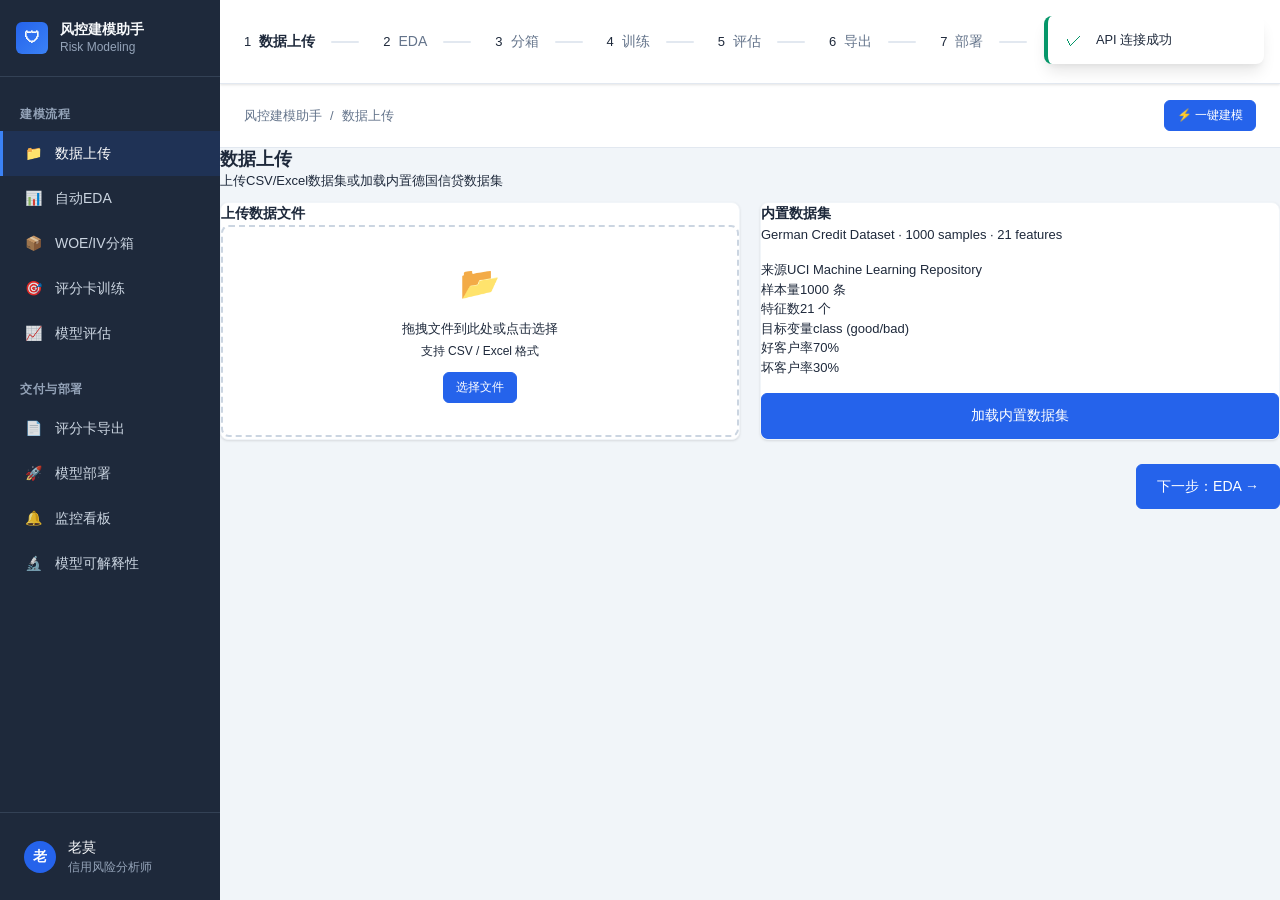
==== commit 4ee337e7: "feat: pure-frontend JS engine (WOE/IV/logistic scorecard) + GitHub Pages mode - Port core risk-model" ====
--- a/frontend/index.html
+++ b/frontend/index.html
@@ -462,6 +462,7 @@
   <p id="loading-text">处理中...</p>
 </div>
 
+<script src="engine.js"></script>
 <script src="app.js"></script>
 </body>
 </html>
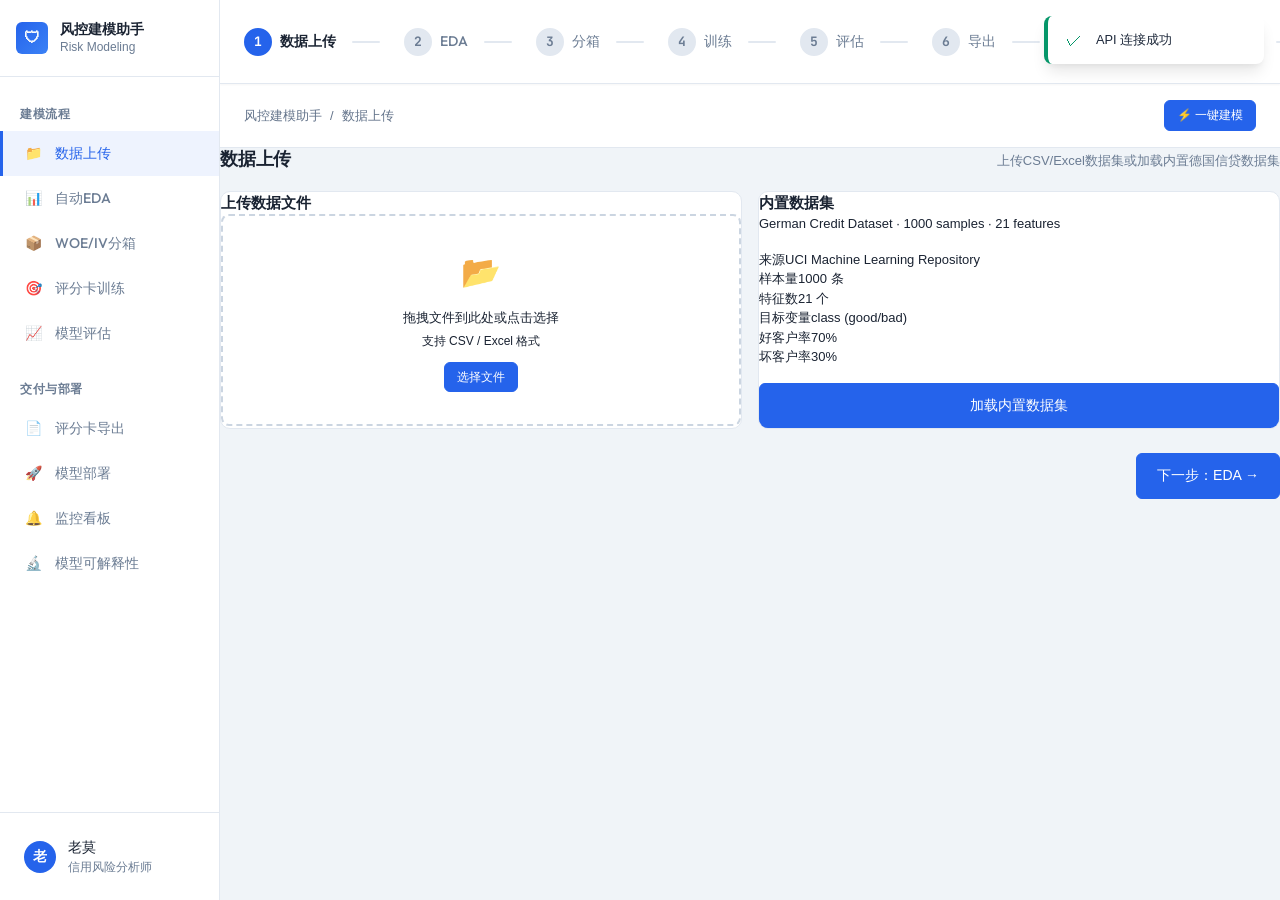
==== commit 27a2e828: "ui: align with prototype (light/minimal) + uniform chart sizing - Light theme: white sidebar, #f0f4f" ====
--- a/frontend/index.html
+++ b/frontend/index.html
@@ -4,6 +4,9 @@
 <meta charset="UTF-8">
 <meta name="viewport" content="width=device-width, initial-scale=1.0">
 <title>风控建模助手 - 0代码评分卡开发平台</title>
+<link rel="preconnect" href="https://fonts.googleapis.com">
+<link rel="preconnect" href="https://fonts.gstatic.com" crossorigin>
+<link href="https://fonts.googleapis.com/css2?family=Outfit:wght@500;600;700&family=JetBrains+Mono:wght@500;700&display=swap" rel="stylesheet">
 <link rel="stylesheet" href="styles.css">
 </head>
 <body>
--- a/frontend/styles.css
+++ b/frontend/styles.css
@@ -2462,3 +2462,151 @@
 .data-preview-wrapper{overflow-x:auto;max-height:400px;border:1px solid #e2e8f0;border-radius:6px}
 .data-preview-wrapper table{font-size:.75rem}
 .data-preview-wrapper th{position:sticky;top:0;background:#f8fafc;z-index:1}
+
+/* ==========================================================================
+   Prototype Alignment — 产品原型设计.html（minimal / light）
+   Strictly follow the prototype: white sidebar, #f0f4f8 canvas, flat 1px
+   cards, 10px radius, Outfit + JetBrains Mono, uniform chart dimensions.
+   ========================================================================== */
+:root {
+  --color-bg: #f0f4f8;
+  --color-bg-alt: #f8fafc;
+  --color-card-bg: #ffffff;
+  --color-sidebar: #ffffff;
+  --color-sidebar-hover: #f1f5f9;
+  --color-sidebar-active: rgba(37, 99, 235, 0.08);
+  --color-text: #1a2332;
+  --color-text-secondary: #6b7c93;
+  --color-text-muted: #6b7c93;
+  --color-border: #e2e8f0;
+  --color-border-light: #e2e8f0;
+  --color-divider: #e2e8f0;
+  --color-primary: #2563eb;
+  --color-primary-dark: #1d4ed8;
+  --color-success: #059669;
+  --color-success-bg: #d1fae5;
+  --color-danger: #ef4444;
+  --color-danger-bg: #fee2e2;
+  --color-warning: #f59e0b;
+  --color-warning-bg: #fef3c7;
+  --font-display: 'Outfit', -apple-system, 'Segoe UI', sans-serif;
+  --font-mono: 'JetBrains Mono', ui-monospace, SFMono-Regular, monospace;
+  --chart-h: 300px;
+  --radius-lg: 10px;
+  --radius-xl: 12px;
+  --shadow-sm: 0 1px 2px rgba(15, 23, 42, 0.04);
+  --shadow-md: 0 2px 8px rgba(15, 23, 42, 0.05);
+}
+
+/* ---- Sidebar: light theme (prototype .app-sidebar) ---- */
+.sidebar { border-right: 1px solid var(--color-border); }
+.sidebar-header { border-bottom: 1px solid var(--color-border); }
+.sidebar-title { color: var(--color-text); }
+.sidebar-title .sidebar-subtitle { color: var(--color-text-muted); }
+.sidebar-footer { border-top: 1px solid var(--color-border); }
+.sidebar-section-label { color: var(--color-text-muted); }
+.nav-item { color: var(--color-text-secondary); border-left-color: transparent; }
+.nav-item:hover { background-color: var(--color-bg-alt); color: var(--color-text); }
+.nav-item.active {
+  background-color: var(--color-sidebar-active);
+  color: var(--color-primary);
+  border-left-color: var(--color-primary);
+}
+.sidebar-user-name { color: var(--color-text); }
+.sidebar-user-role { color: var(--color-text-muted); }
+.sidebar-user-avatar { background-color: var(--color-primary); }
+
+/* ---- Step bar circles (HTML uses .step-circle / .step-line) ---- */
+.step-circle {
+  width: 28px; height: 28px; border-radius: 50%;
+  display: inline-flex; align-items: center; justify-content: center;
+  font-family: var(--font-mono); font-size: 13px; font-weight: 700;
+  background-color: var(--color-border-light); color: var(--color-text-secondary);
+  border: 2px solid var(--color-border); flex-shrink: 0; transition: all .2s;
+}
+.step-item.active .step-circle { background-color: var(--color-primary); color: #fff; border-color: var(--color-primary); }
+.step-item.completed .step-circle { background-color: var(--color-success); color: #fff; border-color: var(--color-success); }
+.step-line { width: 28px; height: 2px; background-color: var(--color-border); border-radius: 2px; }
+.step-item.completed .step-line { background-color: var(--color-success); }
+
+/* ---- Cards: flat, 1px border, 10px radius (prototype .card) ---- */
+.card { box-shadow: none; border: 1px solid var(--color-border); border-radius: 10px; }
+.card:hover { box-shadow: none; }
+.card-header { border-bottom: 1px solid var(--color-border); }
+.card-title { font-family: var(--font-display); font-size: 15px; font-weight: 700; }
+
+/* ---- Typography: display + mono fonts ---- */
+body { font-size: 13px; }
+.screen-header h2, .page-header h1 { font-family: var(--font-display); letter-spacing: -0.01em; }
+.stat-value, .metric-value, .split-ratio-display { font-family: var(--font-display); }
+.step-label, .nav-item, .card-title { font-family: var(--font-display); }
+
+/* ---- Screen header: title + muted description (prototype .step-header) ---- */
+.screen-header {
+  display: flex; align-items: baseline; gap: .75rem; margin-bottom: 1.25rem;
+  flex-wrap: wrap;
+}
+.screen-header p { margin: 0; color: var(--color-text-muted); margin-left: auto; }
+
+/* ==========================================================================
+   Charts — uniform height & balanced layout
+   ========================================================================== */
+.chart-container { border-radius: 10px; padding: 1.25rem; border: 1px solid var(--color-border-light); }
+
+/* CSS bar chart (target distribution) */
+.bar-chart {
+  height: var(--chart-h);
+  display: flex; align-items: flex-end; gap: 10px;
+  padding: 1rem .5rem 0;
+}
+.bar-chart-col {
+  flex: 1; height: 100%; min-width: 0;
+  display: flex; flex-direction: column; justify-content: flex-end; align-items: center;
+}
+.bar-chart-bar {
+  width: 100%; max-width: 60px; border-radius: 6px 6px 0 0;
+  display: flex; align-items: flex-start; justify-content: center;
+  transition: height .4s ease;
+}
+.bar-chart-count { font-size: 11px; color: #fff; padding-top: 5px; font-family: var(--font-mono); }
+.bar-chart-label {
+  margin-top: 7px; font-size: 11px; color: var(--color-text-secondary);
+  text-align: center; white-space: nowrap; overflow: hidden; text-overflow: ellipsis; max-width: 100%;
+}
+
+/* Histogram (score distribution, PSI comparison) */
+.histogram {
+  height: var(--chart-h);
+  display: flex; align-items: flex-end; gap: 10px;
+  padding: 1rem .5rem 0;
+}
+.histogram-col {
+  flex: 1; height: 100%; min-width: 0;
+  display: flex; flex-direction: column; justify-content: flex-end; align-items: center;
+}
+.histogram-bar {
+  width: 100%; max-width: 60px; border-radius: 6px 6px 0 0;
+  display: flex; align-items: flex-start; justify-content: center;
+  transition: height .4s ease;
+}
+.histogram-count { font-size: 11px; color: #fff; padding-top: 5px; font-family: var(--font-mono); }
+.histogram-label {
+  margin-top: 7px; font-size: 11px; color: var(--color-text-secondary);
+  text-align: center; white-space: nowrap; overflow: hidden; text-overflow: ellipsis; max-width: 100%;
+}
+
+/* KS curve (SVG) — fixed height keeps it aligned with other charts */
+.ks-chart { width: 100%; height: var(--chart-h); display: block; }
+
+/* Correlation heatmap */
+.correlation-heatmap { font-family: var(--font-mono); border-radius: 8px; }
+
+/* Equal-height chart cards in two-column grids + charts fill the card */
+.card-grid.two-col { align-items: stretch; gap: 1rem; }
+.card-grid.two-col > .card { height: 100%; display: flex; flex-direction: column; }
+.card-grid.two-col > .card > [id$="-content"],
+.card-grid.two-col > .card > .card-body { flex: 1; }
+
+/* IV ranking bars aligned */
+.feature-iv-bar { flex: 1; }
+.iv-bar-fill { font-family: var(--font-mono); }
